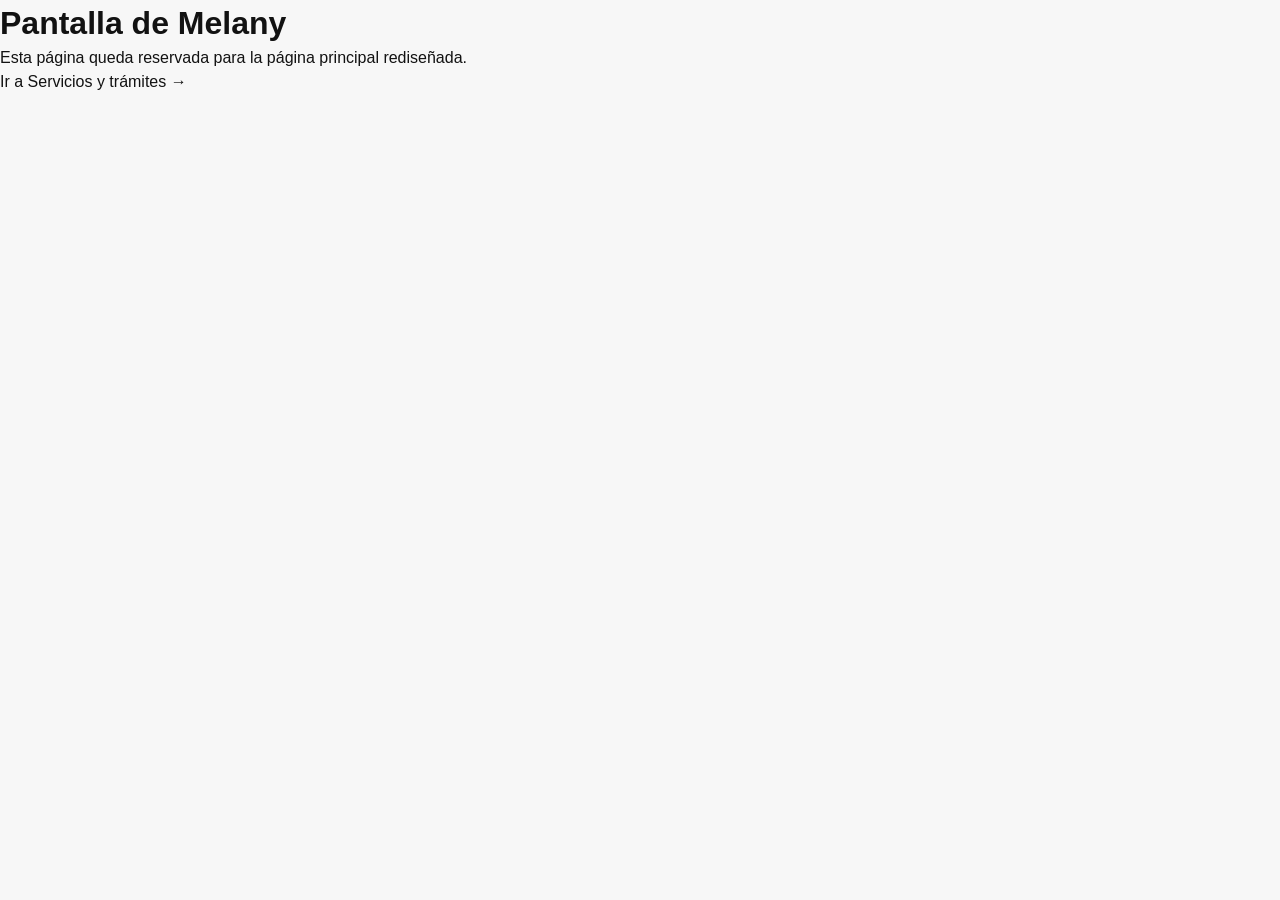
==== municipalidad-uiux/pages/index.html @ aaa361bf "servicios y css" ====
<!DOCTYPE html>
<html lang="es">
<head>
  <meta charset="UTF-8">
  <meta name="viewport" content="width=device-width, initial-scale=1.0">
  <title>Inicio | Municipalidad de Liberia</title>
  <link rel="stylesheet" href="../css/styles.css">
</head>
<body>
  <main class="placeholder">
    <h1>Pantalla de Melany</h1>
    <p>Esta página queda reservada para la página principal rediseñada.</p>
    <p><a href="servicios.html">Ir a Servicios y trámites →</a></p>
  </main>
</body>
</html>
---- municipalidad-uiux/css/styles.css ----
/* =========================================================
   DESIGN TOKENS
   ========================================================= */

:root {
    --color-black: #111111;
    --color-black-soft: #181818;

    --color-yellow: #ffd200;
    --color-yellow-dark: #e8bd00;
    --color-yellow-soft: #fff7ce;

    --color-white: #ffffff;
    --color-background: #f7f7f7;

    --color-text: #121212;
    --color-text-secondary: #454545;

    --color-border: #e1e1e1;

    --radius-sm: 10px;
    --radius-md: 16px;
    --radius-lg: 20px;

    --shadow-card:
        0 7px 18px rgba(0, 0, 0, 0.08);

    --transition: 0.22s ease;

    --container: 1180px;
}


/* =========================================================
   RESET
   ========================================================= */

* {
    box-sizing: border-box;
    margin: 0;
    padding: 0;
}

html {
    scroll-behavior: smooth;
}

body {
    font-family:
        Inter,
        "Segoe UI",
        Arial,
        sans-serif;

    background: var(--color-background);
    color: var(--color-text);
    line-height: 1.45;
}

a {
    color: inherit;
    text-decoration: none;
}

button {
    font: inherit;
}


/* =========================================================
   HEADER
   ========================================================= */

.site-header {
    background:
        linear-gradient(
            180deg,
            #121212 0%,
            #0d0d0d 100%
        );

    color: white;

    border-bottom: 3px solid var(--color-yellow);

    position: sticky;
    top: 0;
    z-index: 100;
}

.header-container {
    width: min(100% - 40px, var(--container));
    min-height: 76px;

    margin: auto;

    display: flex;
    align-items: center;
    gap: 34px;
}


/* BRAND */

.brand {
    display: flex;
    align-items: center;
    margin-right: auto;
    min-width: 250px;
}

.brand-logo {
    width: 56px;
    height: 60px;

    display: flex;
    align-items: center;
    justify-content: center;
}

.brand-logo img {
    width: 100%;
    height: 100%;
    object-fit: contain;
}

.brand-divider {
    width: 4px;
    height: 48px;

    margin: 0 16px;

    border-radius: 999px;

    background: var(--color-yellow);
}

.brand-name {
    display: flex;
    flex-direction: column;

    font-size: 21px;
    line-height: 1.02;
    font-weight: 800;
}


/* NAV */

.desktop-nav {
    display: flex;
    align-items: center;
    gap: 38px;
}

.desktop-nav a {
    position: relative;

    padding: 26px 0 22px;

    font-size: 15px;
    font-weight: 700;
}

.desktop-nav a::after {
    content: "";

    position: absolute;

    left: 50%;
    bottom: 15px;

    width: 0;
    height: 3px;

    border-radius: 99px;

    background: var(--color-yellow);

    transform: translateX(-50%);

    transition: width var(--transition);
}

.desktop-nav a:hover::after,
.desktop-nav a.active::after {
    width: 100%;
}

.desktop-nav a.active {
    color: var(--color-yellow);
}


/* ONLINE BUTTON */

.online-button {
    display: flex;
    align-items: center;
    gap: 8px;

    padding: 13px 20px;

    border-radius: 10px;

    background: var(--color-yellow);

    color: #111;

    font-size: 14px;
    font-weight: 800;

    transition:
        transform var(--transition),
        background var(--transition);
}

.online-button:hover {
    background: #ffe04b;
    transform: translateY(-2px);
}

.external-icon {
    font-size: 18px;
}


/* MOBILE BUTTON */

.menu-button {
    display: none;

    width: 42px;
    height: 42px;

    background: none;
    border: none;

    cursor: pointer;
}

.menu-button span {
    width: 25px;
    height: 2px;

    background: white;

    display: block;

    margin: 6px auto;

    border-radius: 10px;
}

.mobile-menu {
    display: none;
}


/* =========================================================
   MAIN CONTAINER
   ========================================================= */

.page-container {
    width: min(100% - 40px, var(--container));
    margin: auto;
}


/* =========================================================
   BREADCRUMBS
   ========================================================= */

.breadcrumbs {
    height: 62px;

    display: flex;
    align-items: center;
    gap: 10px;

    color: #444;

    font-size: 14px;
}

.breadcrumbs a:hover {
    color: #000;
}

.breadcrumb-home {
    display: flex;
    align-items: center;
    gap: 9px;
}

.home-dot {
    width: 10px;
    height: 10px;

    background: var(--color-yellow);

    border-radius: 3px;
}

.breadcrumb-arrow {
    color: #777;
    font-size: 20px;
}


/* =========================================================
   SERVICES
   ========================================================= */

.services-section {
    padding: 24px 0 70px;
}


/* TITLE */

.section-heading {
    text-align: center;

    margin-bottom: 36px;
}

.section-heading h1 {
    font-size: clamp(38px, 4vw, 52px);

    line-height: 1.1;

    font-weight: 850;

    letter-spacing: -1.5px;
}

.section-heading h1 span {
    color: var(--color-yellow-dark);
}

.section-heading p {
    margin-top: 13px;

    font-size: 17px;

    color: var(--color-text-secondary);
}


/* =========================================================
   CARDS GRID
   ========================================================= */

.services-grid {
    display: grid;

    grid-template-columns:
        repeat(3, minmax(0, 1fr));

    gap: 18px;
}


/* CARD */

.service-card {
    position: relative;

    min-height: 156px;

    display: grid;

    grid-template-columns:
        72px 1fr 42px;

    align-items: center;

    gap: 18px;

    padding: 24px 18px;

    border: 1px solid var(--color-border);

    border-bottom:
        5px solid var(--color-yellow);

    border-radius: var(--radius-md);

    background: var(--color-white);

    box-shadow: var(--shadow-card);

    transition:
        transform var(--transition),
        box-shadow var(--transition),
        border-color var(--transition),
        background var(--transition);
}


/* HOVER */

.service-card:hover {
    transform: translateY(-5px);

    box-shadow:
        0 14px 26px rgba(0, 0, 0, 0.12);

    border-color: var(--color-yellow);
}


/* FOCUS ACCESSIBILITY */

.service-card:focus-visible {
    outline:
        4px solid rgba(255, 210, 0, 0.45);

    outline-offset: 3px;
}


/* SELECTED */

.selected-card {
    background:
        linear-gradient(
            135deg,
            #fffdf6 0%,
            #fff4b8 100%
        );

    border:
        1.5px solid var(--color-yellow);

    border-bottom:
        5px solid var(--color-yellow);
}


/* ICON */

.service-icon {
    width: 68px;
    height: 68px;

    display: flex;
    justify-content: center;
    align-items: center;

    border: 1px solid #f0cf4a;

    border-radius: 18px;

    background:
        linear-gradient(
            135deg,
            #fff9df,
            #fff0a7
        );
}

.service-icon svg {
    width: 39px;
    height: 39px;

    fill: none;

    stroke: #111;
    stroke-width: 1.8;

    stroke-linecap: round;
    stroke-linejoin: round;
}


/* TEXT */

.service-info {
    min-width: 0;
}

.service-info h2 {
    margin-bottom: 7px;

    font-size: 21px;

    line-height: 1.12;

    font-weight: 800;
}

.service-info p {
    color: var(--color-text-secondary);

    font-size: 14px;

    line-height: 1.42;
}


/* ARROW */

.card-arrow {
    width: 38px;
    height: 38px;

    display: flex;
    justify-content: center;
    align-items: center;

    justify-self: end;

    border-radius: 50%;

    background: var(--color-yellow);

    color: #111;

    font-size: 21px;
    font-weight: 800;

    transition:
        transform var(--transition),
        background var(--transition);
}

.service-card:hover .card-arrow {
    transform: translateX(3px);

    background: #ffe24b;
}


/* =========================================================
   HELP BUTTON
   ========================================================= */

.help-button {
    position: fixed;

    right: 26px;
    bottom: 24px;

    z-index: 90;

    width: 58px;
    height: 58px;

    display: flex;
    align-items: center;
    justify-content: center;

    border: 0;

    border-radius: 50%;

    background: var(--color-yellow);

    box-shadow:
        0 8px 22px rgba(0, 0, 0, 0.2);

    cursor: pointer;

    transition:
        transform var(--transition),
        box-shadow var(--transition);
}

.help-button:hover {
    transform: translateY(-4px);

    box-shadow:
        0 12px 28px rgba(0, 0, 0, 0.25);
}

.help-button svg {
    width: 28px;
    height: 28px;

    fill: none;

    stroke: #111;
    stroke-width: 1.8;

    stroke-linecap: round;
    stroke-linejoin: round;
}


/* =========================================================
   TABLET
   ========================================================= */

@media (max-width: 1000px) {

    .desktop-nav {
        display: none;
    }

    .online-button {
        display: none;
    }

    .menu-button {
        display: block;
    }

    .header-container {
        min-height: 70px;
    }

    .mobile-menu {
        display: none;

        padding:
            8px 20px 18px;

        background: #111;
    }

    .mobile-menu.open {
        display: flex;

        flex-direction: column;
    }

    .mobile-menu a {
        padding: 13px 4px;

        border-bottom:
            1px solid rgba(255,255,255,.13);

        font-weight: 700;
    }

    .services-grid {
        grid-template-columns:
            repeat(2, minmax(0, 1fr));
    }
}


/* =========================================================
   MOBILE
   ========================================================= */

@media (max-width: 700px) {

    .page-container {
        width: min(100% - 28px, var(--container));
    }

    /* HEADER */

    .header-container {
        min-height: 64px;

        width: calc(100% - 28px);
    }

    .brand {
        min-width: 0;
    }

    .brand-logo {
        width: 42px;
        height: 44px;
    }

    .brand-divider {
        height: 38px;

        width: 3px;

        margin:
            0 10px;
    }

    .brand-name {
        font-size: 15px;
    }


    /* BREADCRUMB */

    .breadcrumbs {
        height: 52px;

        font-size: 12px;
    }


    /* MAIN */

    .services-section {
        padding:
            10px 0 92px;
    }


    .section-heading {
        text-align: left;

        margin-bottom: 25px;
    }

    .section-heading h1 {
        font-size: 31px;

        line-height: 1.03;

        letter-spacing: -0.8px;
    }

    .section-heading p {
        margin-top: 10px;

        max-width: 300px;

        font-size: 14px;
    }


    /* GRID */

    .services-grid {
        display: flex;

        flex-direction: column;

        gap: 10px;
    }


    /* CARD */

    .service-card {
        min-height: 82px;

        grid-template-columns:
            50px 1fr 28px;

        gap: 12px;

        padding: 12px 13px;

        border-radius: 12px;

        border-bottom:
            1px solid var(--color-border);

        box-shadow:
            0 3px 10px rgba(0,0,0,.07);
    }

    .selected-card {
        border:
            1.5px solid var(--color-yellow);

        background:
            linear-gradient(
                90deg,
                #fff9d8,
                #fff3a8
            );
    }


    /* ICON */

    .service-icon {
        width: 47px;
        height: 47px;

        border-radius: 11px;
    }

    .service-icon svg {
        width: 27px;
        height: 27px;
    }


    /* TEXT */

    .service-info h2 {
        margin-bottom: 3px;

        font-size: 15px;

        line-height: 1.13;
    }

    .service-info p {
        font-size: 12px;

        line-height: 1.3;

        color: #4d4d4d;
    }


    /* ARROW */

    .card-arrow {
        width: 26px;
        height: 26px;

        font-size: 16px;
    }


    /* HELP */

    .help-button {
        right: 18px;
        bottom: 18px;

        width: 50px;
        height: 50px;
    }

}


/* =========================================================
   VERY SMALL MOBILE
   ========================================================= */

@media (max-width: 390px) {

    .brand-name {
        font-size: 14px;
    }

    .section-heading h1 {
        font-size: 28px;
    }

    .service-info p {
        display: none;
    }

    .service-card {
        min-height: 70px;
    }

}
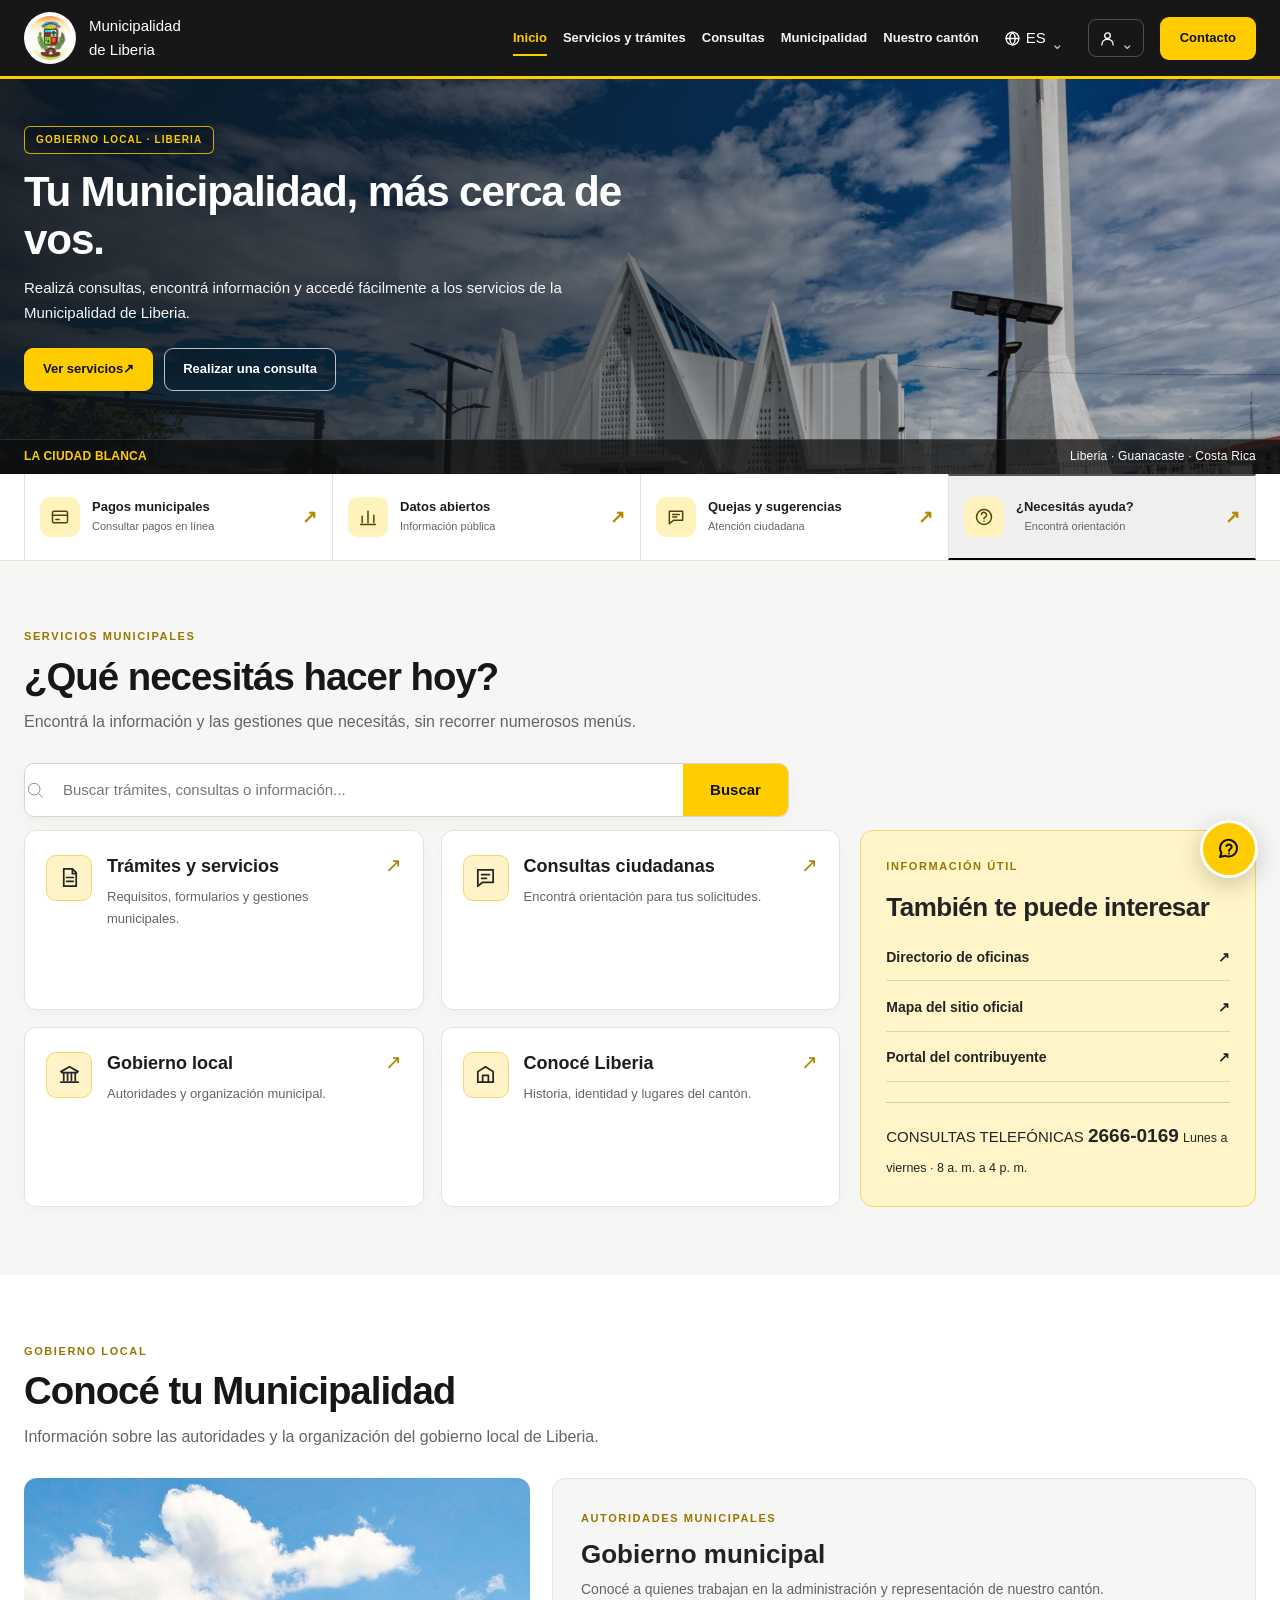
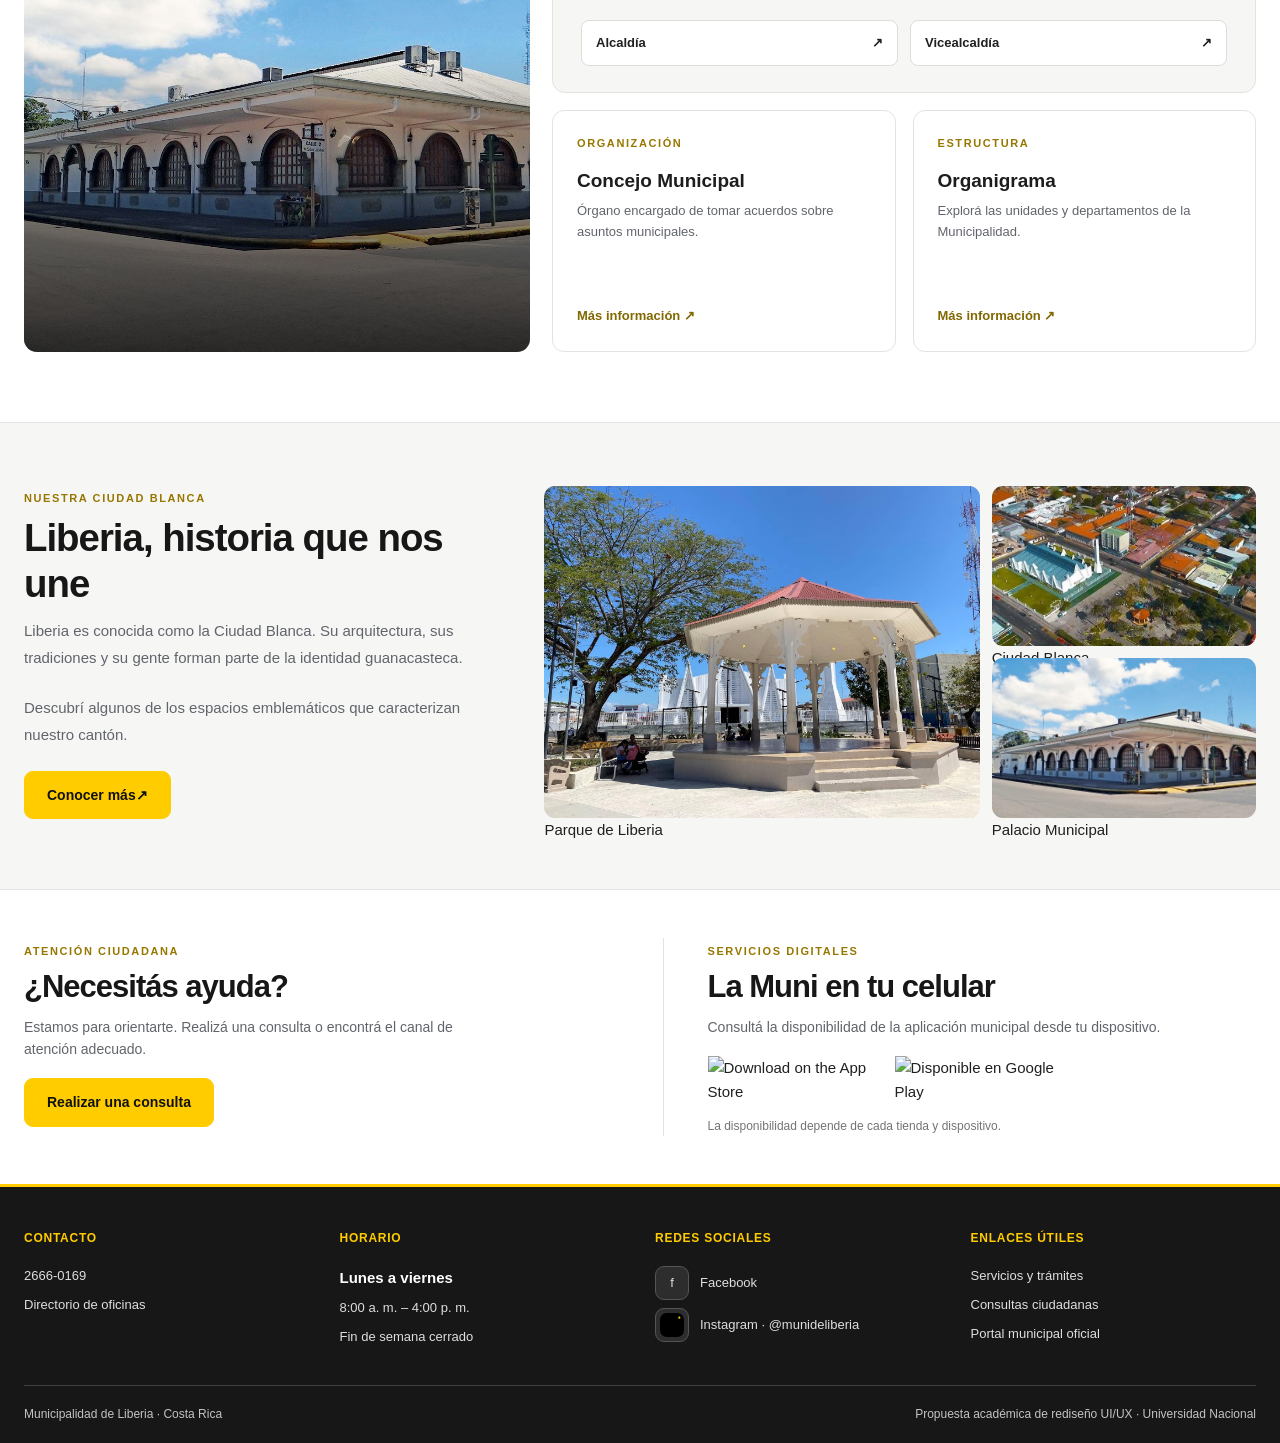
==== commit e5f1299f: "Finalizar diseño de inicio de Melany" ====
--- a/municipalidad-uiux/pages/index.html
+++ b/municipalidad-uiux/pages/index.html
@@ -1,16 +1,905 @@
+
 <!DOCTYPE html>
 <html lang="es">
 <head>
-  <meta charset="UTF-8">
-  <meta name="viewport" content="width=device-width, initial-scale=1.0">
-  <title>Inicio | Municipalidad de Liberia</title>
-  <link rel="stylesheet" href="../css/styles.css">
+    <meta charset="UTF-8">
+    <meta name="viewport" content="width=device-width, initial-scale=1.0">
+    <meta name="description" content="Propuesta académica de rediseño UI/UX del portal de la Municipalidad de Liberia.">
+    <title>Inicio | Municipalidad de Liberia</title>
+
+    <link rel="stylesheet" href="../css/styles.css">
+    <link rel="stylesheet" href="../css/inicio.css">
 </head>
-<body>
-  <main class="placeholder">
-    <h1>Pantalla de Melany</h1>
-    <p>Esta página queda reservada para la página principal rediseñada.</p>
-    <p><a href="servicios.html">Ir a Servicios y trámites →</a></p>
-  </main>
+
+<body class="pagina-inicio">
+
+<a class="inicio-saltar" href="#contenido" data-es="Saltar al contenido" data-en="Skip to content">Saltar al contenido</a>
+
+<!-- ENCABEZADO ORIGINAL CON DOS OPCIONES NUEVAS -->
+<header class="inicio-header">
+    <div class="inicio-contenedor inicio-header-interior">
+
+        <a href="index.html" class="inicio-marca">
+            <img src="../assets/img/logo-municipalidad.jpg"
+                 alt="Escudo de la Municipalidad de Liberia">
+            <span>Municipalidad<br>de Liberia</span>
+        </a>
+
+        <nav class="inicio-nav" aria-label="Navegación principal">
+            <a href="index.html" aria-current="page"
+               data-es="Inicio" data-en="Home">Inicio</a>
+
+            <a href="servicios.html"
+               data-es="Servicios y trámites" data-en="Services">Servicios y trámites</a>
+
+            <a href="consulta.html"
+               data-es="Consultas" data-en="Inquiries">Consultas</a>
+
+            <a href="#municipalidad"
+               data-es="Municipalidad" data-en="Municipality">Municipalidad</a>
+
+            <a href="#canton"
+               data-es="Nuestro cantón" data-en="Our canton">Nuestro cantón</a>
+
+            <!-- IDIOMA: NUEVO -->
+            <div class="inicio-menu-opcion">
+                <button type="button"
+                        class="inicio-control-header"
+                        id="idiomaBoton"
+                        aria-label="Seleccionar idioma"
+                        aria-haspopup="true"
+                        aria-expanded="false"
+                        aria-controls="idiomaOpciones">
+                    <svg viewBox="0 0 24 24" aria-hidden="true">
+                        <circle cx="12" cy="12" r="9"/>
+                        <path d="M3 12h18M12 3c-3 3-4 6-4 9s1 6 4 9M12 3c3 3 4 6 4 9s-1 6-4 9"/>
+                    </svg>
+                    <span id="idiomaActual">ES</span>
+                    <span class="inicio-chevron" aria-hidden="true">⌄</span>
+                </button>
+
+                <div class="inicio-desplegable"
+                     id="idiomaOpciones"
+                     hidden>
+                    <button type="button" data-lang="es">Español</button>
+                    <button type="button" data-lang="en">English</button>
+                </div>
+            </div>
+
+            <!-- ACCESO DE USUARIOS: NUEVO -->
+            <div class="inicio-menu-opcion">
+                <button type="button"
+                        class="inicio-control-header inicio-control-usuario"
+                        id="usuarioBoton"
+                        aria-label="Acceso de usuarios"
+                        aria-haspopup="true"
+                        aria-expanded="false"
+                        aria-controls="usuarioOpciones">
+                    <svg viewBox="0 0 24 24" aria-hidden="true">
+                        <circle cx="12" cy="8" r="4"/>
+                        <path d="M4 21c0-5 3.5-8 8-8s8 3 8 8"/>
+                    </svg>
+                    <span class="inicio-chevron" aria-hidden="true">⌄</span>
+                </button>
+
+                <div class="inicio-desplegable"
+                     id="usuarioOpciones"
+                     hidden>
+                    <a href="https://www.muniliberia.go.cr/muni/contribuyente"
+                       target="_blank" rel="noopener noreferrer"
+                       data-es="Iniciar sesión" data-en="Sign in">
+                        Iniciar sesión
+                    </a>
+
+                    <a href="https://www.muniliberia.go.cr/muni/registro"
+                       target="_blank" rel="noopener noreferrer"
+                       data-es="Registrarse" data-en="Register">
+                        Registrarse
+                    </a>
+                </div>
+            </div>
+
+            <a href="#contacto" class="inicio-nav-contacto"
+               data-es="Contacto" data-en="Contact">Contacto</a>
+        </nav>
+
+        <button type="button"
+                class="inicio-menu-boton"
+                id="menuBoton"
+                aria-label="Abrir menú"
+                aria-expanded="false"
+                aria-controls="menuMovil">
+            ☰
+        </button>
+    </div>
+
+    <!-- MENÚ PARA CELULAR -->
+    <nav id="menuMovil" class="inicio-menu-movil"
+         aria-label="Navegación móvil" hidden>
+
+        <a href="index.html" data-es="Inicio" data-en="Home">Inicio</a>
+        <a href="servicios.html" data-es="Servicios y trámites" data-en="Services">Servicios y trámites</a>
+        <a href="consulta.html" data-es="Consultas" data-en="Inquiries">Consultas</a>
+        <a href="#municipalidad" data-es="Municipalidad" data-en="Municipality">Municipalidad</a>
+        <a href="#canton" data-es="Nuestro cantón" data-en="Our canton">Nuestro cantón</a>
+        <a href="#contacto" data-es="Contacto" data-en="Contact">Contacto</a>
+
+        <div class="inicio-menu-movil-grupo">
+            <label for="idiomaMovil" data-es="Idioma" data-en="Language">Idioma</label>
+            <select id="idiomaMovil">
+                <option value="es">Español</option>
+                <option value="en">English</option>
+            </select>
+        </div>
+
+        <div class="inicio-menu-movil-grupo">
+            <span data-es="Acceso de usuarios" data-en="User access">Acceso de usuarios</span>
+            <a href="https://www.muniliberia.go.cr/muni/contribuyente"
+               target="_blank" rel="noopener noreferrer"
+               data-es="Iniciar sesión" data-en="Sign in">Iniciar sesión</a>
+            <a href="https://www.muniliberia.go.cr/muni/registro"
+               target="_blank" rel="noopener noreferrer"
+               data-es="Registrarse" data-en="Register">Registrarse</a>
+        </div>
+    </nav>
+</header>
+
+<main id="contenido">
+
+    <!-- PORTADA -->
+    <section class="inicio-portada" aria-labelledby="tituloInicio">
+        <div class="inicio-contenedor inicio-portada-interior">
+            <div class="inicio-portada-texto">
+
+                <span class="inicio-etiqueta-portada"
+                      data-es="GOBIERNO LOCAL · LIBERIA"
+                      data-en="LOCAL GOVERNMENT · LIBERIA">
+                    GOBIERNO LOCAL · LIBERIA
+                </span>
+
+                <h1 id="tituloInicio"
+                    data-es="Tu Municipalidad, más cerca de vos."
+                    data-en="Your Municipality, closer to you.">
+                    Tu Municipalidad, más cerca de vos.
+                </h1>
+
+                <p data-es="Realizá consultas, encontrá información y accedé fácilmente a los servicios de la Municipalidad de Liberia."
+                   data-en="Make inquiries, find information and easily access the services of the Municipality of Liberia.">
+                    Realizá consultas, encontrá información y accedé fácilmente
+                    a los servicios de la Municipalidad de Liberia.
+                </p>
+
+                <div class="inicio-portada-botones">
+                    <a href="servicios.html" class="inicio-boton-amarillo">
+                        <span data-es="Ver servicios" data-en="View services">Ver servicios</span>
+                        <span aria-hidden="true">↗</span>
+                    </a>
+
+                    <a href="consulta.html" class="inicio-boton-transparente"
+                       data-es="Realizar una consulta" data-en="Make an inquiry">
+                        Realizar una consulta
+                    </a>
+                </div>
+            </div>
+        </div>
+
+        <div class="inicio-portada-pie">
+            <div class="inicio-contenedor">
+                <span data-es="LA CIUDAD BLANCA" data-en="THE WHITE CITY">LA CIUDAD BLANCA</span>
+                <span>Liberia · Guanacaste · Costa Rica</span>
+            </div>
+        </div>
+    </section>
+
+    <!-- ACCESOS PRIORITARIOS -->
+    <section class="inicio-prioridades" aria-label="Servicios prioritarios">
+        <div class="inicio-contenedor inicio-prioridades-grid">
+
+            <a class="inicio-prioridad"
+               href="https://www.muniliberia.go.cr/muni/Buy/openBuy"
+               target="_blank" rel="noopener noreferrer">
+                <span class="inicio-prioridad-icono" aria-hidden="true">
+                    <svg viewBox="0 0 24 24">
+                        <rect x="3" y="5" width="18" height="14" rx="2"/>
+                        <path d="M3 10h18M7 15h4"/>
+                    </svg>
+                </span>
+                <span class="inicio-prioridad-texto">
+                    <strong data-es="Pagos municipales" data-en="Municipal payments">Pagos municipales</strong>
+                    <small data-es="Consultar pagos en línea" data-en="Online payments">Consultar pagos en línea</small>
+                </span>
+                <span class="inicio-prioridad-flecha" aria-hidden="true">↗</span>
+            </a>
+
+            <a class="inicio-prioridad"
+               href="https://www.muniliberia.go.cr/muni/openData/ingress"
+               target="_blank" rel="noopener noreferrer">
+                <span class="inicio-prioridad-icono" aria-hidden="true">
+                    <svg viewBox="0 0 24 24">
+                        <path d="M5 19V11M12 19V5M19 19v-9"/>
+                        <path d="M3 21h18"/>
+                    </svg>
+                </span>
+                <span class="inicio-prioridad-texto">
+                    <strong data-es="Datos abiertos" data-en="Open data">Datos abiertos</strong>
+                    <small data-es="Información pública" data-en="Public information">Información pública</small>
+                </span>
+                <span class="inicio-prioridad-flecha" aria-hidden="true">↗</span>
+            </a>
+
+            <a class="inicio-prioridad" href="consulta.html">
+                <span class="inicio-prioridad-icono" aria-hidden="true">
+                    <svg viewBox="0 0 24 24">
+                        <path d="M4 5h16v11H9l-5 4V5Z"/>
+                        <path d="M8 9h8M8 12h5"/>
+                    </svg>
+                </span>
+                <span class="inicio-prioridad-texto">
+                    <strong data-es="Quejas y sugerencias" data-en="Feedback and complaints">Quejas y sugerencias</strong>
+                    <small data-es="Atención ciudadana" data-en="Citizen assistance">Atención ciudadana</small>
+                </span>
+                <span class="inicio-prioridad-flecha" aria-hidden="true">↗</span>
+            </a>
+
+            <button type="button" class="inicio-prioridad" id="abrirAyudaBarra">
+                <span class="inicio-prioridad-icono" aria-hidden="true">
+                    <svg viewBox="0 0 24 24">
+                        <circle cx="12" cy="12" r="9"/>
+                        <path d="M9 9a3 3 0 0 1 6 1c0 2-3 2-3 4"/>
+                        <path d="M12 17h.01"/>
+                    </svg>
+                </span>
+                <span class="inicio-prioridad-texto">
+                    <strong data-es="¿Necesitás ayuda?" data-en="Need help?">¿Necesitás ayuda?</strong>
+                    <small data-es="Encontrá orientación" data-en="Find assistance">Encontrá orientación</small>
+                </span>
+                <span class="inicio-prioridad-flecha" aria-hidden="true">↗</span>
+            </button>
+        </div>
+    </section>
+
+    <!-- SERVICIOS -->
+    <section class="inicio-servicios" id="servicios">
+        <div class="inicio-contenedor">
+
+            <div class="inicio-titulo-seccion">
+                <span class="inicio-etiqueta" data-es="SERVICIOS MUNICIPALES" data-en="MUNICIPAL SERVICES">SERVICIOS MUNICIPALES</span>
+                <h2 data-es="¿Qué necesitás hacer hoy?" data-en="What would you like to do today?">¿Qué necesitás hacer hoy?</h2>
+                <p data-es="Encontrá la información y las gestiones que necesitás, sin recorrer numerosos menús."
+                   data-en="Find the information and services you need without navigating multiple menus.">
+                    Encontrá la información y las gestiones que necesitás,
+                    sin recorrer numerosos menús.
+                </p>
+            </div>
+
+            <form class="inicio-buscador" id="formBuscar" role="search">
+                <label for="buscarServicios" class="inicio-oculto"
+                       data-es="Buscar servicios" data-en="Search services">
+                    Buscar servicios
+                </label>
+                <svg viewBox="0 0 24 24" aria-hidden="true">
+                    <circle cx="11" cy="11" r="7"/>
+                    <path d="m16 16 5 5"/>
+                </svg>
+                <input id="buscarServicios"
+                       type="search"
+                       autocomplete="off"
+                       placeholder="Buscar trámites, consultas o información..."
+                       data-placeholder-es="Buscar trámites, consultas o información..."
+                       data-placeholder-en="Search services, inquiries or information...">
+                <button type="submit" data-es="Buscar" data-en="Search">Buscar</button>
+            </form>
+
+            <p id="resultadoBusqueda" class="inicio-resultado"
+               role="status" aria-live="polite" hidden></p>
+
+            <div class="inicio-servicios-distribucion">
+                <div class="inicio-tarjetas">
+
+                    <a class="inicio-tarjeta" href="servicios.html"
+                       data-busqueda="tramites servicios impuestos permisos formularios patentes payments services forms">
+                        <span class="inicio-tarjeta-icono" aria-hidden="true">
+                            <svg viewBox="0 0 24 24">
+                                <path d="M6 3h9l4 4v14H6V3Z"/>
+                                <path d="M15 3v5h4M9 12h7M9 16h7"/>
+                            </svg>
+                        </span>
+                        <span class="inicio-tarjeta-contenido">
+                            <strong data-es="Trámites y servicios" data-en="Services and procedures">Trámites y servicios</strong>
+                            <small data-es="Requisitos, formularios y gestiones municipales."
+                                   data-en="Requirements, forms and municipal procedures.">
+                                Requisitos, formularios y gestiones municipales.
+                            </small>
+                        </span>
+                        <span class="inicio-tarjeta-flecha" aria-hidden="true">↗</span>
+                    </a>
+
+                    <a class="inicio-tarjeta" href="consulta.html"
+                       data-busqueda="consultas dudas preguntas solicitudes inquiries questions">
+                        <span class="inicio-tarjeta-icono" aria-hidden="true">
+                            <svg viewBox="0 0 24 24">
+                                <path d="M4 4h16v13H9l-5 4V4Z"/>
+                                <path d="M8 9h8M8 13h5"/>
+                            </svg>
+                        </span>
+                        <span class="inicio-tarjeta-contenido">
+                            <strong data-es="Consultas ciudadanas" data-en="Citizen inquiries">Consultas ciudadanas</strong>
+                            <small data-es="Encontrá orientación para tus solicitudes."
+                                   data-en="Find guidance for your requests.">
+                                Encontrá orientación para tus solicitudes.
+                            </small>
+                        </span>
+                        <span class="inicio-tarjeta-flecha" aria-hidden="true">↗</span>
+                    </a>
+
+                    <a class="inicio-tarjeta" href="#municipalidad"
+                       data-busqueda="municipalidad alcaldia concejo autoridades gobierno municipality government">
+                        <span class="inicio-tarjeta-icono" aria-hidden="true">
+                            <svg viewBox="0 0 24 24">
+                                <path d="m3 9 9-5 9 5M4 10h16M6 10v8M10 10v8M14 10v8M18 10v8M3 20h18"/>
+                            </svg>
+                        </span>
+                        <span class="inicio-tarjeta-contenido">
+                            <strong data-es="Gobierno local" data-en="Local government">Gobierno local</strong>
+                            <small data-es="Autoridades y organización municipal."
+                                   data-en="Municipal authorities and organization.">
+                                Autoridades y organización municipal.
+                            </small>
+                        </span>
+                        <span class="inicio-tarjeta-flecha" aria-hidden="true">↗</span>
+                    </a>
+
+                    <a class="inicio-tarjeta" href="#canton"
+                       data-busqueda="liberia canton historia parques cultura tourism history">
+                        <span class="inicio-tarjeta-icono" aria-hidden="true">
+                            <svg viewBox="0 0 24 24">
+                                <path d="M4 20V9l8-5 8 5v11H4Z"/>
+                                <path d="M9 20v-7h6v7"/>
+                            </svg>
+                        </span>
+                        <span class="inicio-tarjeta-contenido">
+                            <strong data-es="Conocé Liberia" data-en="Discover Liberia">Conocé Liberia</strong>
+                            <small data-es="Historia, identidad y lugares del cantón."
+                                   data-en="History, identity and local landmarks.">
+                                Historia, identidad y lugares del cantón.
+                            </small>
+                        </span>
+                        <span class="inicio-tarjeta-flecha" aria-hidden="true">↗</span>
+                    </a>
+                </div>
+
+                <aside class="inicio-informacion-util">
+                    <span class="inicio-etiqueta" data-es="INFORMACIÓN ÚTIL" data-en="USEFUL INFORMATION">INFORMACIÓN ÚTIL</span>
+                    <h3 data-es="También te puede interesar" data-en="You may also find useful">También te puede interesar</h3>
+
+                    <a href="https://www.muniliberia.go.cr/muni/contactos"
+                       target="_blank" rel="noopener noreferrer">
+                        <span data-es="Directorio de oficinas" data-en="Office directory">Directorio de oficinas</span>
+                        <span aria-hidden="true">↗</span>
+                    </a>
+
+                    <a href="https://www.muniliberia.go.cr/muni/mapa"
+                       target="_blank" rel="noopener noreferrer">
+                        <span data-es="Mapa del sitio oficial" data-en="Official sitemap">Mapa del sitio oficial</span>
+                        <span aria-hidden="true">↗</span>
+                    </a>
+
+                    <a href="https://www.muniliberia.go.cr/muni/contribuyente"
+                       target="_blank" rel="noopener noreferrer">
+                        <span data-es="Portal del contribuyente" data-en="Taxpayer portal">Portal del contribuyente</span>
+                        <span aria-hidden="true">↗</span>
+                    </a>
+
+                    <div class="inicio-informacion-telefono">
+                        <span data-es="CONSULTAS TELEFÓNICAS" data-en="PHONE INQUIRIES">CONSULTAS TELEFÓNICAS</span>
+                        <a href="tel:+50626660169">2666-0169</a>
+                        <small data-es="Lunes a viernes · 8 a. m. a 4 p. m."
+                               data-en="Monday to Friday · 8 a.m. to 4 p.m.">
+                            Lunes a viernes · 8 a. m. a 4 p. m.
+                        </small>
+                    </div>
+                </aside>
+            </div>
+        </div>
+    </section>
+
+    <!-- MUNICIPALIDAD -->
+    <section class="inicio-municipalidad" id="municipalidad">
+        <div class="inicio-contenedor">
+
+            <div class="inicio-titulo-seccion">
+                <span class="inicio-etiqueta" data-es="GOBIERNO LOCAL" data-en="LOCAL GOVERNMENT">GOBIERNO LOCAL</span>
+                <h2 data-es="Conocé tu Municipalidad" data-en="Get to know your Municipality">Conocé tu Municipalidad</h2>
+                <p data-es="Información sobre las autoridades y la organización del gobierno local de Liberia."
+                   data-en="Information about the authorities and organization of Liberia's local government.">
+                    Información sobre las autoridades y la organización del gobierno local de Liberia.
+                </p>
+            </div>
+
+            <div class="inicio-municipalidad-grid">
+                <figure class="inicio-palacio">
+                    <img src="../assets/img/palacio-municipal.jpg"
+                         alt="Fachada del Palacio Municipal de Liberia"
+                         loading="lazy">
+                    <figcaption>
+                        <span data-es="UN LUGAR DE NUESTRA HISTORIA" data-en="PART OF OUR HISTORY">UN LUGAR DE NUESTRA HISTORIA</span>
+                        <strong data-es="Palacio Municipal de Liberia" data-en="Liberia Municipal Palace">Palacio Municipal de Liberia</strong>
+                    </figcaption>
+                </figure>
+
+                <div class="inicio-municipalidad-derecha">
+                    <div class="inicio-autoridades">
+                        <span class="inicio-etiqueta" data-es="AUTORIDADES MUNICIPALES" data-en="MUNICIPAL AUTHORITIES">AUTORIDADES MUNICIPALES</span>
+                        <h3 data-es="Gobierno municipal" data-en="Municipal government">Gobierno municipal</h3>
+                        <p data-es="Conocé a quienes trabajan en la administración y representación de nuestro cantón."
+                           data-en="Learn about those who administer and represent our canton.">
+                            Conocé a quienes trabajan en la administración y representación de nuestro cantón.
+                        </p>
+
+                        <div class="inicio-autoridades-enlaces">
+                            <a href="https://www.muniliberia.go.cr/muni/contactos"
+                               target="_blank" rel="noopener noreferrer">
+                                <span data-es="Alcaldía" data-en="Mayor's Office">Alcaldía</span>
+                                <span aria-hidden="true">↗</span>
+                            </a>
+                            <a href="https://www.muniliberia.go.cr/muni/contactos"
+                               target="_blank" rel="noopener noreferrer">
+                                <span data-es="Vicealcaldía" data-en="Deputy Mayor's Office">Vicealcaldía</span>
+                                <span aria-hidden="true">↗</span>
+                            </a>
+                        </div>
+                    </div>
+
+                    <div class="inicio-municipalidad-mini">
+                        <article>
+                            <span class="inicio-etiqueta" data-es="ORGANIZACIÓN" data-en="ORGANIZATION">ORGANIZACIÓN</span>
+                            <h3 data-es="Concejo Municipal" data-en="Municipal Council">Concejo Municipal</h3>
+                            <p data-es="Órgano encargado de tomar acuerdos sobre asuntos municipales."
+                               data-en="The body responsible for making decisions on municipal matters.">
+                                Órgano encargado de tomar acuerdos sobre asuntos municipales.
+                            </p>
+                            <a href="https://www.muniliberia.go.cr/muni/"
+                               target="_blank" rel="noopener noreferrer"
+                               data-es="Más información ↗" data-en="Learn more ↗">Más información ↗</a>
+                        </article>
+
+                        <article>
+                            <span class="inicio-etiqueta" data-es="ESTRUCTURA" data-en="STRUCTURE">ESTRUCTURA</span>
+                            <h3 data-es="Organigrama" data-en="Organizational chart">Organigrama</h3>
+                            <p data-es="Explorá las unidades y departamentos de la Municipalidad."
+                               data-en="Explore the Municipality's departments and offices.">
+                                Explorá las unidades y departamentos de la Municipalidad.
+                            </p>
+                            <a href="https://www.muniliberia.go.cr/muni/"
+                               target="_blank" rel="noopener noreferrer"
+                               data-es="Más información ↗" data-en="Learn more ↗">Más información ↗</a>
+                        </article>
+                    </div>
+                </div>
+            </div>
+        </div>
+    </section>
+
+    <!-- CANTÓN -->
+    <section class="inicio-canton" id="canton">
+        <div class="inicio-contenedor inicio-canton-grid">
+
+            <div class="inicio-canton-texto">
+                <span class="inicio-etiqueta" data-es="NUESTRA CIUDAD BLANCA" data-en="OUR WHITE CITY">NUESTRA CIUDAD BLANCA</span>
+                <h2 data-es="Liberia, historia que nos une" data-en="Liberia, a history that brings us together">Liberia, historia que nos une</h2>
+
+                <p data-es="Liberia es conocida como la Ciudad Blanca. Su arquitectura, sus tradiciones y su gente forman parte de la identidad guanacasteca."
+                   data-en="Known as the White City, Liberia's architecture, traditions and people are part of Guanacaste's identity.">
+                    Liberia es conocida como la Ciudad Blanca.
+                    Su arquitectura, sus tradiciones y su gente
+                    forman parte de la identidad guanacasteca.
+                </p>
+
+                <p data-es="Descubrí algunos de los espacios emblemáticos que caracterizan nuestro cantón."
+                   data-en="Discover some of the landmarks that make our canton special.">
+                    Descubrí algunos de los espacios emblemáticos
+                    que caracterizan nuestro cantón.
+                </p>
+
+                <a href="https://www.muniliberia.go.cr/muni/"
+                   class="inicio-boton-amarillo"
+                   target="_blank" rel="noopener noreferrer">
+                    <span data-es="Conocer más" data-en="Learn more">Conocer más</span>
+                    <span aria-hidden="true">↗</span>
+                </a>
+            </div>
+
+            <div class="inicio-galeria">
+                <figure class="inicio-foto-principal">
+                    <img src="../assets/img/parque-liberia.jpg"
+                         alt="Parque central de Liberia" loading="lazy">
+                    <figcaption data-es="Parque de Liberia" data-en="Liberia Park">Parque de Liberia</figcaption>
+                </figure>
+
+                <figure>
+                    <img src="../assets/img/liberia-aerea.png"
+                         alt="Vista aérea de Liberia" loading="lazy">
+                    <figcaption data-es="Ciudad Blanca" data-en="White City">Ciudad Blanca</figcaption>
+                </figure>
+
+                <figure>
+                    <img src="../assets/img/palacio-municipal.jpg"
+                         alt="Palacio Municipal" loading="lazy">
+                    <figcaption data-es="Palacio Municipal" data-en="Municipal Palace">Palacio Municipal</figcaption>
+                </figure>
+            </div>
+        </div>
+    </section>
+
+    <!-- ATENCIÓN Y APLICACIONES -->
+    <section class="inicio-atencion" id="contacto">
+        <div class="inicio-contenedor inicio-atencion-grid">
+
+            <div class="inicio-atencion-bloque">
+                <span class="inicio-etiqueta" data-es="ATENCIÓN CIUDADANA" data-en="CITIZEN ASSISTANCE">ATENCIÓN CIUDADANA</span>
+                <h2 data-es="¿Necesitás ayuda?" data-en="Need help?">¿Necesitás ayuda?</h2>
+                <p data-es="Estamos para orientarte. Realizá una consulta o encontrá el canal de atención adecuado."
+                   data-en="We're here to guide you. Make an inquiry or find the right contact channel.">
+                    Estamos para orientarte. Realizá una consulta o encontrá
+                    el canal de atención adecuado.
+                </p>
+                <a href="consulta.html" class="inicio-boton-amarillo"
+                   data-es="Realizar una consulta" data-en="Make an inquiry">
+                    Realizar una consulta
+                </a>
+            </div>
+
+            <div class="inicio-atencion-bloque inicio-atencion-aplicaciones">
+                <span class="inicio-etiqueta" data-es="SERVICIOS DIGITALES" data-en="DIGITAL SERVICES">SERVICIOS DIGITALES</span>
+                <h2 data-es="La Muni en tu celular" data-en="The Municipality on your phone">La Muni en tu celular</h2>
+                <p data-es="Consultá la disponibilidad de la aplicación municipal desde tu dispositivo."
+                   data-en="Check the availability of the municipal app on your device.">
+                    Consultá la disponibilidad de la aplicación municipal desde tu dispositivo.
+                </p>
+
+                <div class="inicio-tiendas">
+                    <a href="https://apps.apple.com/cr/app/id1332031566"
+                       target="_blank" rel="noopener noreferrer"
+                       aria-label="Consultar aplicación en App Store">
+                        <img src="https://developer.apple.com/assets/elements/badges/download-on-the-app-store.svg"
+                             alt="Download on the App Store" loading="lazy">
+                    </a>
+
+                    <a href="https://play.google.com/store/apps/details?id=com.novaq.www.muniliberia17"
+                       target="_blank" rel="noopener noreferrer"
+                       aria-label="Consultar aplicación en Google Play">
+                        <img src="https://play.google.com/intl/en_us/badges/static/images/badges/es_badge_web_generic.png"
+                             alt="Disponible en Google Play" loading="lazy">
+                    </a>
+                </div>
+
+                <small class="inicio-nota-app"
+                       data-es="La disponibilidad depende de cada tienda y dispositivo."
+                       data-en="Availability depends on your device and app store.">
+                    La disponibilidad depende de cada tienda y dispositivo.
+                </small>
+            </div>
+        </div>
+    </section>
+</main>
+
+<!-- PIE DE PÁGINA -->
+<footer class="inicio-footer">
+    <div class="inicio-contenedor">
+        <div class="inicio-footer-grid">
+
+            <div class="inicio-footer-columna">
+                <h3 data-es="Contacto" data-en="Contact">Contacto</h3>
+                <a href="tel:+50626660169" class="inicio-footer-destacado">2666-0169</a>
+                <a href="https://www.muniliberia.go.cr/muni/contactos"
+                   target="_blank" rel="noopener noreferrer"
+                   data-es="Directorio de oficinas" data-en="Office directory">
+                    Directorio de oficinas
+                </a>
+            </div>
+
+            <div class="inicio-footer-columna">
+                <h3 data-es="Horario" data-en="Hours">Horario</h3>
+                <strong data-es="Lunes a viernes" data-en="Monday to Friday">Lunes a viernes</strong>
+                <span>8:00 a. m. – 4:00 p. m.</span>
+                <span data-es="Fin de semana cerrado" data-en="Closed on weekends">Fin de semana cerrado</span>
+            </div>
+
+            <div class="inicio-footer-columna">
+                <h3 data-es="Redes sociales" data-en="Social media">Redes sociales</h3>
+                <a href="https://www.facebook.com/Municipalidad-de-Liberia-Oficial-1413777415612403"
+                   target="_blank" rel="noopener noreferrer">
+                    <span class="inicio-red-icono" aria-hidden="true">f</span>
+                    Facebook
+                </a>
+                <a href="https://www.instagram.com/munideliberia"
+                   target="_blank" rel="noopener noreferrer">
+                    <svg class="inicio-instagram-icono" viewBox="0 0 24 24"
+                         aria-hidden="true">
+                        <rect x="3" y="3" width="18" height="18" rx="5"/>
+                        <circle cx="12" cy="12" r="4"/>
+                        <circle cx="17.5" cy="6.5" r="0.8" fill="currentColor" stroke="none"/>
+                    </svg>
+                    Instagram · @munideliberia
+                </a>
+            </div>
+
+            <div class="inicio-footer-columna">
+                <h3 data-es="Enlaces útiles" data-en="Useful links">Enlaces útiles</h3>
+                <a href="servicios.html" data-es="Servicios y trámites" data-en="Services">Servicios y trámites</a>
+                <a href="consulta.html" data-es="Consultas ciudadanas" data-en="Citizen inquiries">Consultas ciudadanas</a>
+                <a href="https://www.muniliberia.go.cr/muni/"
+                   target="_blank" rel="noopener noreferrer"
+                   data-es="Portal municipal oficial" data-en="Official municipal portal">
+                    Portal municipal oficial
+                </a>
+            </div>
+        </div>
+
+        <div class="inicio-footer-final">
+            <span>Municipalidad de Liberia · Costa Rica</span>
+            <span data-es="Propuesta académica de rediseño UI/UX · Universidad Nacional"
+                  data-en="Academic UI/UX redesign proposal · National University">
+                Propuesta académica de rediseño UI/UX · Universidad Nacional
+            </span>
+        </div>
+    </div>
+</footer>
+
+<!-- AYUDA FLOTANTE -->
+<div class="inicio-ayuda-flotante">
+
+    <section class="inicio-ayuda-panel"
+             id="panelAyuda"
+             aria-labelledby="tituloAyuda"
+             hidden>
+        <div class="inicio-ayuda-encabezado">
+            <div>
+                <span data-es="ATENCIÓN CIUDADANA" data-en="CITIZEN ASSISTANCE">ATENCIÓN CIUDADANA</span>
+                <h2 id="tituloAyuda" data-es="¿Cómo podemos ayudarte?" data-en="How can we help?">
+                    ¿Cómo podemos ayudarte?
+                </h2>
+            </div>
+            <button type="button" id="cerrarAyuda"
+                    class="inicio-ayuda-cerrar"
+                    aria-label="Cerrar ayuda">×</button>
+        </div>
+
+        <p data-es="Seleccioná la opción que necesitás."
+           data-en="Choose the option you need.">
+            Seleccioná la opción que necesitás.
+        </p>
+
+        <nav class="inicio-ayuda-opciones" aria-label="Opciones de ayuda">
+            <a href="consulta.html">
+                <span data-es="Realizar una consulta" data-en="Make an inquiry">Realizar una consulta</span>
+                <span aria-hidden="true">→</span>
+            </a>
+            <a href="servicios.html">
+                <span data-es="Consultar trámites" data-en="View procedures">Consultar trámites</span>
+                <span aria-hidden="true">→</span>
+            </a>
+            <a href="https://www.muniliberia.go.cr/muni/contactos"
+               target="_blank" rel="noopener noreferrer">
+                <span data-es="Contactar una oficina" data-en="Contact an office">Contactar una oficina</span>
+                <span aria-hidden="true">↗</span>
+            </a>
+            <a href="#contacto">
+                <span data-es="Información de contacto" data-en="Contact information">Información de contacto</span>
+                <span aria-hidden="true">→</span>
+            </a>
+        </nav>
+    </section>
+
+    <button type="button"
+            class="inicio-ayuda-boton"
+            id="botonAyuda"
+            aria-label="Abrir ayuda"
+            aria-expanded="false"
+            aria-controls="panelAyuda">
+        <svg viewBox="0 0 24 24" width="25" height="25"
+             fill="none" stroke="currentColor"
+             stroke-width="1.9" stroke-linecap="round"
+             stroke-linejoin="round" aria-hidden="true">
+            <path d="M20 11.5a8 8 0 0 1-8.5 8A8.5 8.5 0 0 1 8 18.7L3 20l1.4-4A8.5 8.5 0 1 1 20 11.5Z"/>
+            <path d="M9.4 9a2.8 2.8 0 0 1 5.3 1.1c0 1.7-2.7 2.1-2.7 3.8"/>
+            <path d="M12 16.6h.01"/>
+        </svg>
+    </button>
+</div>
+
+<script>
+    // MENÚ MÓVIL
+    const menuBoton = document.getElementById("menuBoton");
+    const menuMovil = document.getElementById("menuMovil");
+
+    menuBoton.addEventListener("click", () => {
+        const abierto = menuBoton.getAttribute("aria-expanded") === "true";
+        menuBoton.setAttribute("aria-expanded", String(!abierto));
+        menuBoton.setAttribute("aria-label", abierto ? "Abrir menú" : "Cerrar menú");
+        menuMovil.hidden = abierto;
+    });
+
+    menuMovil.querySelectorAll("a").forEach(enlace => {
+        enlace.addEventListener("click", () => {
+            menuMovil.hidden = true;
+            menuBoton.setAttribute("aria-expanded", "false");
+            menuBoton.setAttribute("aria-label", "Abrir menú");
+        });
+    });
+
+    // MENÚS DESPLEGABLES DEL ENCABEZADO
+    const idiomaBoton = document.getElementById("idiomaBoton");
+    const idiomaOpciones = document.getElementById("idiomaOpciones");
+    const usuarioBoton = document.getElementById("usuarioBoton");
+    const usuarioOpciones = document.getElementById("usuarioOpciones");
+
+    function cerrarDesplegables() {
+        idiomaOpciones.hidden = true;
+        usuarioOpciones.hidden = true;
+        idiomaBoton.setAttribute("aria-expanded", "false");
+        usuarioBoton.setAttribute("aria-expanded", "false");
+    }
+
+    idiomaBoton.addEventListener("click", evento => {
+        evento.stopPropagation();
+        const abrir = idiomaOpciones.hidden;
+        cerrarDesplegables();
+        idiomaOpciones.hidden = !abrir;
+        idiomaBoton.setAttribute("aria-expanded", String(abrir));
+    });
+
+    usuarioBoton.addEventListener("click", evento => {
+        evento.stopPropagation();
+        const abrir = usuarioOpciones.hidden;
+        cerrarDesplegables();
+        usuarioOpciones.hidden = !abrir;
+        usuarioBoton.setAttribute("aria-expanded", String(abrir));
+    });
+
+    document.addEventListener("click", evento => {
+        if (!evento.target.closest(".inicio-menu-opcion")) {
+            cerrarDesplegables();
+        }
+    });
+
+    // CAMBIO DE IDIOMA EN LA PÁGINA DE INICIO
+    const idiomaActual = document.getElementById("idiomaActual");
+    const idiomaMovil = document.getElementById("idiomaMovil");
+
+    function cambiarIdioma(idioma) {
+        const idiomaValido = idioma === "en" ? "en" : "es";
+        document.documentElement.lang = idiomaValido;
+
+        document.querySelectorAll("[data-es][data-en]").forEach(elemento => {
+            elemento.textContent = elemento.dataset[idiomaValido];
+        });
+
+        document.querySelectorAll("[data-placeholder-es][data-placeholder-en]")
+            .forEach(elemento => {
+                elemento.placeholder = idiomaValido === "en"
+                    ? elemento.dataset.placeholderEn
+                    : elemento.dataset.placeholderEs;
+            });
+
+        idiomaActual.textContent = idiomaValido.toUpperCase();
+        idiomaMovil.value = idiomaValido;
+        document.title = idiomaValido === "en"
+            ? "Home | Municipality of Liberia"
+            : "Inicio | Municipalidad de Liberia";
+
+        try {
+            localStorage.setItem("inicioIdioma", idiomaValido);
+        } catch (error) {
+            // El idioma sigue funcionando aunque el navegador bloquee el almacenamiento.
+        }
+
+        cerrarDesplegables();
+        filtrarTarjetas();
+    }
+
+    document.querySelectorAll("[data-lang]").forEach(boton => {
+        boton.addEventListener("click", () => {
+            cambiarIdioma(boton.dataset.lang);
+        });
+    });
+
+    idiomaMovil.addEventListener("change", evento => {
+        cambiarIdioma(evento.target.value);
+    });
+
+    // BUSCADOR
+    const formBuscar = document.getElementById("formBuscar");
+    const buscarServicios = document.getElementById("buscarServicios");
+    const resultadoBusqueda = document.getElementById("resultadoBusqueda");
+    const tarjetas = document.querySelectorAll(".inicio-tarjeta");
+
+    function filtrarTarjetas() {
+        const texto = buscarServicios.value.toLocaleLowerCase().trim();
+        const idioma = document.documentElement.lang;
+        let total = 0;
+
+        tarjetas.forEach(tarjeta => {
+            const contenido = (
+                tarjeta.textContent + " " + tarjeta.dataset.busqueda
+            ).toLocaleLowerCase();
+
+            const visible = contenido.includes(texto);
+            tarjeta.hidden = !visible;
+            if (visible) total++;
+        });
+
+        resultadoBusqueda.hidden = !texto;
+
+        if (texto) {
+            resultadoBusqueda.textContent = idioma === "en"
+                ? (total ? `${total} result(s) found.` : "No results found. Try another word.")
+                : (total ? `${total} resultado(s) encontrado(s).` : "No encontramos coincidencias. Probá con otra palabra.");
+        }
+    }
+
+    formBuscar.addEventListener("submit", evento => {
+        evento.preventDefault();
+        filtrarTarjetas();
+    });
+
+    buscarServicios.addEventListener("input", filtrarTarjetas);
+
+    // AYUDA FLOTANTE
+    const botonAyuda = document.getElementById("botonAyuda");
+    const panelAyuda = document.getElementById("panelAyuda");
+    const cerrarAyuda = document.getElementById("cerrarAyuda");
+    const abrirAyudaBarra = document.getElementById("abrirAyudaBarra");
+    const contenedorAyuda = document.querySelector(".inicio-ayuda-flotante");
+
+    function mostrarAyuda(abierto) {
+        panelAyuda.hidden = !abierto;
+        botonAyuda.setAttribute("aria-expanded", String(abierto));
+        botonAyuda.setAttribute(
+            "aria-label",
+            abierto ? "Cerrar ayuda" : "Abrir ayuda"
+        );
+        if (abierto) cerrarAyuda.focus();
+    }
+
+    botonAyuda.addEventListener("click", () => {
+        mostrarAyuda(panelAyuda.hidden);
+    });
+
+    abrirAyudaBarra.addEventListener("click", () => {
+        mostrarAyuda(true);
+    });
+
+    cerrarAyuda.addEventListener("click", () => {
+        mostrarAyuda(false);
+        botonAyuda.focus();
+    });
+
+    document.addEventListener("keydown", evento => {
+        if (evento.key === "Escape") {
+            cerrarDesplegables();
+            mostrarAyuda(false);
+            menuMovil.hidden = true;
+            menuBoton.setAttribute("aria-expanded", "false");
+        }
+    });
+
+    document.addEventListener("click", evento => {
+        if (!contenedorAyuda.contains(evento.target) &&
+            !abrirAyudaBarra.contains(evento.target)) {
+            mostrarAyuda(false);
+        }
+    });
+
+    // RESTAURAR IDIOMA ELEGIDO
+    let idiomaGuardado = "es";
+    try {
+        idiomaGuardado = localStorage.getItem("inicioIdioma") || "es";
+    } catch (error) {
+        idiomaGuardado = "es";
+    }
+    cambiarIdioma(idiomaGuardado);
+</script>
+
 </body>
 </html>
--- a/municipalidad-uiux/css/styles.css
+++ b/municipalidad-uiux/css/styles.css
@@ -847,4 +847,362 @@
         min-height: 70px;
     }
 
+}
+/* =========================================================
+   SATISFACTION SURVEY
+   ========================================================= */
+
+.satisfaction-section {
+    width: min(100% - 40px, var(--container));
+    margin: 0 auto 60px;
+}
+
+.satisfaction-card {
+    display: grid;
+    grid-template-columns: 1.2fr 1fr;
+    gap: 40px;
+    align-items: center;
+
+    padding: 30px 34px;
+
+    background: var(--color-white);
+
+    border-radius: var(--radius-lg);
+
+    border: 1px solid var(--color-border);
+
+    box-shadow: var(--shadow-card);
+}
+
+.section-label {
+    display: inline-block;
+
+    margin-bottom: 8px;
+
+    color: var(--color-yellow-dark);
+
+    font-size: 13px;
+    font-weight: 800;
+    text-transform: uppercase;
+    letter-spacing: .7px;
+}
+
+.satisfaction-info h2 {
+    margin-bottom: 8px;
+
+    font-size: 27px;
+    line-height: 1.15;
+}
+
+.satisfaction-info p {
+    max-width: 520px;
+
+    color: var(--color-text-secondary);
+
+    font-size: 15px;
+}
+
+.satisfaction-form {
+    display: flex;
+    flex-direction: column;
+    gap: 18px;
+}
+
+.rating-options {
+    display: grid;
+    grid-template-columns: repeat(2, 1fr);
+    gap: 10px;
+}
+
+.rating-option {
+    position: relative;
+
+    display: flex;
+    align-items: center;
+    gap: 10px;
+
+    padding: 12px 14px;
+
+    border: 1px solid var(--color-border);
+
+    border-radius: 10px;
+
+    background: #fafafa;
+
+    cursor: pointer;
+
+    transition:
+        background var(--transition),
+        border-color var(--transition);
+}
+
+.rating-option:hover {
+    border-color: var(--color-yellow);
+    background: var(--color-yellow-soft);
+}
+
+.rating-option input {
+    accent-color: var(--color-yellow-dark);
+
+    width: 17px;
+    height: 17px;
+}
+
+.rating-option span {
+    font-weight: 600;
+}
+
+.survey-actions {
+    display: flex;
+    gap: 12px;
+}
+
+.survey-primary,
+.survey-secondary {
+    border: 0;
+
+    padding: 11px 22px;
+
+    border-radius: 9px;
+
+    font-weight: 800;
+
+    cursor: pointer;
+
+    transition:
+        transform var(--transition),
+        background var(--transition);
+}
+
+.survey-primary {
+    background: var(--color-yellow);
+    color: var(--color-black);
+}
+
+.survey-primary:hover {
+    background: #ffe14b;
+    transform: translateY(-2px);
+}
+
+.survey-secondary {
+    background: #dedede;
+    color: #222;
+}
+
+.survey-secondary:hover {
+    background: #cfcfcf;
+}
+
+
+/* =========================================================
+   FOOTER
+   ========================================================= */
+
+.site-footer {
+    margin-top: 20px;
+
+    background:
+        linear-gradient(
+            180deg,
+            #242424 0%,
+            #151515 100%
+        );
+
+    color: var(--color-white);
+}
+
+.footer-container {
+    width: min(100% - 40px, var(--container));
+    margin: auto;
+
+    padding: 42px 0 24px;
+}
+
+.footer-top {
+    display: grid;
+
+    grid-template-columns:
+        1fr 1fr 1.2fr auto;
+
+    align-items: center;
+
+    gap: 26px;
+
+    padding-bottom: 28px;
+
+    border-bottom:
+        1px solid rgba(255,255,255,.15);
+}
+
+.footer-item {
+    display: flex;
+    align-items: center;
+    gap: 15px;
+}
+
+.footer-icon {
+    width: 46px;
+    height: 46px;
+
+    display: flex;
+    align-items: center;
+    justify-content: center;
+
+    border-radius: 12px;
+
+    background: rgba(255, 210, 0, .12);
+
+    color: var(--color-yellow);
+
+    font-size: 25px;
+}
+
+.footer-item div:last-child {
+    display: flex;
+    flex-direction: column;
+}
+
+.footer-item strong {
+    font-size: 15px;
+    margin-bottom: 2px;
+}
+
+.footer-item span {
+    font-size: 14px;
+    color: #e0e0e0;
+}
+
+.footer-item small {
+    margin-top: 2px;
+
+    color: #9d9d9d;
+
+    font-size: 12px;
+}
+
+.footer-social {
+    display: flex;
+    gap: 12px;
+}
+
+.footer-social a {
+    width: 42px;
+    height: 42px;
+
+    display: flex;
+    align-items: center;
+    justify-content: center;
+
+    border-radius: 50%;
+
+    border:
+        1px solid rgba(255,255,255,.25);
+
+    color: var(--color-yellow);
+
+    font-size: 21px;
+    font-weight: 800;
+
+    transition:
+        background var(--transition),
+        color var(--transition);
+}
+
+.footer-social a:hover {
+    background: var(--color-yellow);
+    color: #111;
+}
+
+.footer-bottom {
+    display: flex;
+    align-items: center;
+    justify-content: space-between;
+
+    gap: 20px;
+
+    padding-top: 22px;
+
+    font-size: 13px;
+
+    color: #bcbcbc;
+}
+
+.footer-bottom a {
+    color: var(--color-yellow);
+    font-weight: 700;
+}
+
+.footer-bottom a:hover {
+    text-decoration: underline;
+}
+
+
+/* =========================================================
+   RESPONSIVE SURVEY + FOOTER
+   ========================================================= */
+
+@media (max-width: 900px) {
+
+    .satisfaction-card {
+        grid-template-columns: 1fr;
+    }
+
+    .footer-top {
+        grid-template-columns: repeat(2, 1fr);
+    }
+
+}
+
+
+@media (max-width: 600px) {
+
+    .satisfaction-section {
+        width: calc(100% - 28px);
+        margin-bottom: 35px;
+    }
+
+    .satisfaction-card {
+        padding: 22px 18px;
+        gap: 24px;
+    }
+
+    .satisfaction-info h2 {
+        font-size: 23px;
+    }
+
+    .rating-options {
+        grid-template-columns: 1fr;
+    }
+
+    .survey-actions {
+        flex-direction: column;
+    }
+
+    .survey-primary,
+    .survey-secondary {
+        width: 100%;
+    }
+
+
+    .footer-container {
+        width: calc(100% - 28px);
+    }
+
+    .footer-top {
+        grid-template-columns: 1fr;
+
+        gap: 22px;
+    }
+
+    .footer-social {
+        margin-top: 4px;
+    }
+
+    .footer-bottom {
+        flex-direction: column;
+        align-items: flex-start;
+
+        gap: 8px;
+    }
+
 }
--- a/municipalidad-uiux/css/inicio.css
+++ b/municipalidad-uiux/css/inicio.css
@@ -0,0 +1,1834 @@
+
+/* =========================================
+   MUNICIPALIDAD DE LIBERIA
+   INICIO - REDISEÑO UI/UX
+   ========================================= */
+
+:root {
+  --inicio-negro: #171717;
+  --inicio-negro-suave: #242424;
+  --inicio-amarillo: #ffcc00;
+  --inicio-amarillo-hover: #e9b900;
+  --inicio-blanco: #ffffff;
+  --inicio-fondo: #f6f6f5;
+  --inicio-gris-claro: #f0f0ee;
+  --inicio-texto: #202020;
+  --inicio-secundario: #61656b;
+  --inicio-borde: #e3e3df;
+  --inicio-ancho: 1260px;
+  --inicio-sombra: 0 12px 35px rgba(0, 0, 0, 0.065);
+}
+
+/* CONFIGURACIÓN GENERAL */
+
+.pagina-inicio,
+.pagina-inicio * {
+  box-sizing: border-box;
+}
+
+.pagina-inicio {
+  margin: 0;
+  background: var(--inicio-blanco);
+  color: var(--inicio-texto);
+  font-family: Arial, Helvetica, sans-serif;
+  font-size: 15px;
+  line-height: 1.6;
+}
+
+.pagina-inicio img {
+  display: block;
+  max-width: 100%;
+}
+
+.pagina-inicio a {
+  color: inherit;
+  text-decoration: none;
+}
+
+.pagina-inicio button,
+.pagina-inicio input,
+.pagina-inicio select {
+  font: inherit;
+}
+
+.pagina-inicio button {
+  cursor: pointer;
+}
+
+.pagina-inicio [hidden] {
+  display: none !important;
+}
+
+.inicio-contenedor {
+  width: min(calc(100% - 48px), var(--inicio-ancho));
+  margin-inline: auto;
+}
+
+.inicio-oculto {
+  position: absolute !important;
+  width: 1px !important;
+  height: 1px !important;
+  padding: 0 !important;
+  overflow: hidden !important;
+  clip: rect(0, 0, 0, 0) !important;
+  white-space: nowrap !important;
+  border: 0 !important;
+}
+
+.inicio-saltar {
+  position: fixed;
+  top: -100px;
+  left: 20px;
+  z-index: 9999;
+  padding: 12px 18px;
+  background: var(--inicio-amarillo);
+  color: #111;
+  font-weight: 700;
+  border-radius: 8px;
+}
+
+.inicio-saltar:focus {
+  top: 12px;
+}
+
+.pagina-inicio :focus-visible {
+  outline: 3px solid #d8a600;
+  outline-offset: 4px;
+}
+
+/* =========================================
+   ENCABEZADO ÚNICO
+   ========================================= */
+
+.inicio-header {
+  position: relative;
+  z-index: 100;
+  background: var(--inicio-negro);
+  border-bottom: 3px solid var(--inicio-amarillo);
+}
+
+.inicio-header-interior {
+  display: flex;
+  justify-content: space-between;
+  align-items: center;
+  min-height: 86px;
+  gap: 24px;
+}
+
+.inicio-marca {
+  display: inline-flex;
+  align-items: center;
+  gap: 13px;
+  min-width: 0;
+  color: #fff !important;
+}
+
+.inicio-marca img {
+  width: 58px;
+  height: 58px;
+  object-fit: contain;
+  background: #fff;
+  border-radius: 50%;
+  padding: 4px;
+  flex-shrink: 0;
+}
+
+.inicio-marca strong,
+.inicio-marca span {
+  color: #fff;
+}
+
+.inicio-marca strong {
+  display: block;
+  font-size: 19px;
+  font-weight: 800;
+  line-height: 1.2;
+  letter-spacing: -0.4px;
+}
+
+.inicio-nav {
+  display: flex;
+  align-items: center;
+  justify-content: flex-end;
+  gap: clamp(9px, 1.25vw, 19px);
+  margin-left: auto;
+}
+
+.inicio-nav > a {
+  position: relative;
+  color: #f5f5f5;
+  font-size: 13px;
+  font-weight: 700;
+  white-space: nowrap;
+  transition: color 0.2s ease;
+}
+
+.inicio-nav > a:hover,
+.inicio-nav > a[aria-current="page"] {
+  color: var(--inicio-amarillo);
+}
+
+.inicio-nav > a[aria-current="page"]::after {
+  content: "";
+  position: absolute;
+  bottom: -8px;
+  left: 0;
+  right: 0;
+  height: 2px;
+  background: var(--inicio-amarillo);
+}
+
+.inicio-nav .inicio-nav-contacto {
+  display: inline-flex;
+  justify-content: center;
+  align-items: center;
+  min-height: 43px;
+  padding: 10px 20px;
+  background: var(--inicio-amarillo);
+  color: #111;
+  border-radius: 9px;
+  transition: background 0.2s ease, transform 0.2s ease;
+}
+
+.inicio-nav .inicio-nav-contacto:hover {
+  color: #111;
+  background: var(--inicio-amarillo-hover);
+  transform: translateY(-2px);
+}
+
+/* IDIOMA Y USUARIO DENTRO DEL ENCABEZADO */
+
+.inicio-menu-opcion {
+  position: relative;
+  display: inline-flex;
+  align-items: center;
+}
+
+.inicio-control-header {
+  display: inline-flex;
+  align-items: center;
+  justify-content: center;
+  gap: 5px;
+  min-height: 38px;
+  padding: 7px 8px;
+  background: transparent;
+  border: 1px solid transparent;
+  border-radius: 8px;
+  color: #fff;
+  font-size: 12px;
+  font-weight: 700;
+  white-space: nowrap;
+  transition: background 0.2s ease, border-color 0.2s ease;
+}
+
+.inicio-control-header:hover,
+.inicio-control-header[aria-expanded="true"] {
+  background: rgba(255, 255, 255, 0.09);
+  border-color: rgba(255, 255, 255, 0.2);
+}
+
+.inicio-control-header svg {
+  width: 17px;
+  height: 17px;
+  flex-shrink: 0;
+  stroke: currentColor;
+  fill: none;
+  stroke-width: 1.9;
+  stroke-linecap: round;
+  stroke-linejoin: round;
+}
+
+.inicio-control-usuario {
+  border: 1px solid rgba(255, 255, 255, 0.24);
+  padding-inline: 10px;
+}
+
+.inicio-chevron {
+  width: 12px !important;
+  height: 12px !important;
+  opacity: 0.8;
+  transition: transform 0.2s ease;
+}
+
+.inicio-control-header[aria-expanded="true"] .inicio-chevron {
+  transform: rotate(180deg);
+}
+
+.inicio-desplegable {
+  position: absolute;
+  z-index: 300;
+  top: calc(100% + 12px);
+  right: 0;
+  width: 185px;
+  padding: 6px;
+  background: #fff;
+  border: 1px solid var(--inicio-borde);
+  border-radius: 11px;
+  box-shadow: 0 16px 38px rgba(0, 0, 0, 0.2);
+}
+
+.inicio-desplegable::before {
+  content: "";
+  position: absolute;
+  top: -6px;
+  right: 20px;
+  width: 11px;
+  height: 11px;
+  background: #fff;
+  border-top: 1px solid var(--inicio-borde);
+  border-left: 1px solid var(--inicio-borde);
+  transform: rotate(45deg);
+}
+
+.inicio-desplegable a,
+.inicio-desplegable button {
+  position: relative;
+  display: flex;
+  align-items: center;
+  width: 100%;
+  min-height: 39px;
+  padding: 9px 11px;
+  color: #262626;
+  background: transparent;
+  border: 0;
+  border-radius: 7px;
+  font-size: 13px;
+  font-weight: 600;
+  text-align: left;
+}
+
+.inicio-desplegable a:hover,
+.inicio-desplegable button:hover,
+.inicio-desplegable [aria-selected="true"] {
+  background: #fff5c8;
+  color: #111;
+}
+
+/* MENÚ MÓVIL */
+
+.inicio-menu-boton {
+  display: none;
+  align-items: center;
+  justify-content: center;
+  width: 43px;
+  height: 43px;
+  padding: 9px;
+  background: rgba(255, 255, 255, 0.07);
+  border: 1px solid rgba(255, 255, 255, 0.28);
+  border-radius: 9px;
+  color: #fff;
+}
+
+.inicio-menu-boton svg {
+  width: 23px;
+  height: 23px;
+  stroke: currentColor;
+  fill: none;
+  stroke-width: 2;
+}
+
+.inicio-menu-movil {
+  display: none;
+  padding: 12px 24px 20px;
+  background: #202020;
+  border-top: 1px solid #393939;
+}
+
+.inicio-menu-movil a {
+  display: block;
+  padding: 12px 3px;
+  color: #fff;
+  font-weight: 700;
+  border-bottom: 1px solid #363636;
+}
+
+.inicio-menu-movil a:hover {
+  color: var(--inicio-amarillo);
+}
+
+.inicio-menu-movil-grupo {
+  display: flex;
+  align-items: center;
+  flex-wrap: wrap;
+  gap: 12px;
+  margin-top: 14px;
+}
+
+.inicio-menu-movil-grupo label {
+  color: #fff;
+  font-weight: 700;
+}
+
+.inicio-menu-movil-grupo select {
+  min-height: 40px;
+  padding: 7px 12px;
+  border: 1px solid #777;
+  border-radius: 8px;
+  background: #303030;
+  color: #fff;
+}
+
+/* =========================================
+   BOTONES GENERALES
+   ========================================= */
+
+.inicio-boton-amarillo,
+.inicio-boton-transparente {
+  display: inline-flex;
+  align-items: center;
+  justify-content: center;
+  min-height: 46px;
+  padding: 12px 22px;
+  border-radius: 9px;
+  font-size: 14px;
+  font-weight: 800;
+  text-align: center;
+  transition: transform 0.2s ease, background 0.2s ease;
+}
+
+.inicio-boton-amarillo {
+  background: var(--inicio-amarillo);
+  color: #111 !important;
+  border: 1px solid var(--inicio-amarillo);
+}
+
+.inicio-boton-amarillo:hover {
+  background: var(--inicio-amarillo-hover);
+  transform: translateY(-2px);
+}
+
+.inicio-boton-transparente {
+  color: #fff !important;
+  background: rgba(0, 0, 0, 0.12);
+  border: 1px solid rgba(255, 255, 255, 0.72);
+}
+
+.inicio-boton-transparente:hover {
+  background: rgba(255, 255, 255, 0.15);
+}
+
+/* =========================================
+   PORTADA
+   ========================================= */
+
+.inicio-portada {
+  position: relative;
+  isolation: isolate;
+  min-height: 475px;
+  display: flex;
+  flex-direction: column;
+  justify-content: space-between;
+  background-image: url("../assets/img/iglesia-portada.jpg");
+  background-position: center 47%;
+  background-size: cover;
+  color: #fff;
+}
+
+.inicio-portada::before {
+  content: "";
+  position: absolute;
+  z-index: -1;
+  inset: 0;
+  background: linear-gradient(
+    90deg,
+    rgba(13, 19, 24, 0.88) 0%,
+    rgba(15, 23, 31, 0.68) 38%,
+    rgba(14, 25, 38, 0.26) 75%,
+    rgba(10, 20, 30, 0.16) 100%
+  );
+}
+
+.inicio-portada-interior {
+  width: 100%;
+  padding-top: 59px;
+  padding-bottom: 45px;
+}
+
+.inicio-portada-texto {
+  max-width: 730px;
+}
+
+.inicio-etiqueta-portada {
+  display: inline-flex;
+  align-items: center;
+  gap: 8px;
+  margin-bottom: 17px;
+  padding: 6px 12px;
+  color: var(--inicio-amarillo);
+  border: 1px solid rgba(255, 204, 0, 0.8);
+  border-radius: 6px;
+  background: rgba(0, 0, 0, 0.2);
+  font-size: 11px;
+  font-weight: 800;
+  letter-spacing: 1.4px;
+  text-transform: uppercase;
+}
+
+.inicio-portada h1 {
+  max-width: 740px;
+  margin: 0 0 16px;
+  color: #fff;
+  font-size: clamp(36px, 4.2vw, 62px);
+  line-height: 1.09;
+  letter-spacing: -1.9px;
+  font-weight: 850;
+}
+
+.inicio-portada h1 span {
+  color: var(--inicio-amarillo);
+}
+
+.inicio-portada p {
+  max-width: 610px;
+  margin: 0;
+  color: #f6f6f6;
+  font-size: 17px;
+  line-height: 1.75;
+}
+
+.inicio-portada-botones {
+  display: flex;
+  align-items: center;
+  flex-wrap: wrap;
+  gap: 12px;
+  margin-top: 27px;
+}
+
+.inicio-portada-pie {
+  background: rgba(13, 13, 13, 0.73);
+  border-top: 1px solid rgba(255, 255, 255, 0.12);
+}
+
+.inicio-portada-pie .inicio-contenedor {
+  display: flex;
+  align-items: center;
+  justify-content: space-between;
+  min-height: 38px;
+  gap: 16px;
+  font-size: 12px;
+  letter-spacing: 0.2px;
+}
+
+.inicio-portada-pie span:first-child {
+  color: var(--inicio-amarillo);
+  font-weight: 800;
+  text-transform: uppercase;
+}
+
+/* =========================================
+   ACCESOS PRIORITARIOS
+   ========================================= */
+
+.inicio-prioridades {
+  background: #fff;
+  border-bottom: 1px solid var(--inicio-borde);
+}
+
+.inicio-prioridades-grid {
+  display: grid;
+  grid-template-columns: repeat(4, minmax(0, 1fr));
+}
+
+.inicio-prioridad {
+  display: flex;
+  align-items: center;
+  min-height: 100px;
+  gap: 13px;
+  padding: 18px 17px;
+  border-left: 1px solid var(--inicio-borde);
+  transition: background 0.2s ease;
+}
+
+.inicio-prioridad:last-child {
+  border-right: 1px solid var(--inicio-borde);
+}
+
+.inicio-prioridad:hover {
+  background: #fff9db;
+}
+
+.inicio-prioridad-icono {
+  display: inline-flex;
+  justify-content: center;
+  align-items: center;
+  width: 43px;
+  height: 43px;
+  flex-shrink: 0;
+  border-radius: 10px;
+  background: #fff3bd;
+  color: #554400;
+}
+
+.inicio-prioridad-icono svg {
+  width: 22px;
+  height: 22px;
+  stroke: currentColor;
+  fill: none;
+  stroke-width: 1.8;
+  stroke-linecap: round;
+  stroke-linejoin: round;
+}
+
+.inicio-prioridad-texto {
+  display: flex;
+  flex-direction: column;
+  min-width: 0;
+}
+
+.inicio-prioridad-texto strong {
+  font-size: 14px;
+  line-height: 1.3;
+  color: #1d1d1d;
+}
+
+.inicio-prioridad-texto small {
+  margin-top: 3px;
+  color: var(--inicio-secundario);
+  font-size: 12px;
+  line-height: 1.4;
+}
+
+.inicio-prioridad-flecha {
+  margin-left: auto;
+  color: #b28b00;
+  font-size: 18px;
+  font-weight: 700;
+}
+
+/* =========================================
+   TÍTULOS DE SECCIÓN
+   ========================================= */
+
+.inicio-titulo-seccion {
+  margin-bottom: 28px;
+}
+
+.inicio-etiqueta {
+  display: inline-block;
+  margin-bottom: 8px;
+  color: #977700;
+  font-size: 11px;
+  font-weight: 850;
+  text-transform: uppercase;
+  letter-spacing: 1.6px;
+}
+
+.inicio-titulo-seccion h2,
+.inicio-municipalidad h2,
+.inicio-canton h2,
+.inicio-atencion h2 {
+  margin: 0 0 10px;
+  color: var(--inicio-negro);
+  font-size: clamp(28px, 3vw, 40px);
+  line-height: 1.19;
+  letter-spacing: -1px;
+  font-weight: 850;
+}
+
+.inicio-titulo-seccion p {
+  margin: 0;
+  color: var(--inicio-secundario);
+  font-size: 16px;
+}
+
+/* =========================================
+   SERVICIOS / BUSCADOR
+   ========================================= */
+
+.inicio-servicios {
+  padding: 62px 0 68px;
+  background: var(--inicio-fondo);
+}
+
+.inicio-buscador {
+  display: flex;
+  width: min(100%, 765px);
+  min-height: 54px;
+  margin-bottom: 13px;
+  overflow: hidden;
+  border: 1px solid #d6d6d1;
+  border-radius: 10px;
+  background: #fff;
+  box-shadow: 0 5px 17px rgba(0, 0, 0, 0.035);
+}
+
+.inicio-buscador:focus-within {
+  border-color: #d9a900;
+  box-shadow: 0 0 0 3px rgba(255, 204, 0, 0.18);
+}
+
+.inicio-buscador input {
+  flex: 1;
+  min-width: 0;
+  padding: 14px 18px;
+  border: 0;
+  outline: none;
+  color: #222;
+  background: transparent;
+}
+
+.inicio-buscador input::placeholder {
+  color: #777;
+}
+
+.inicio-buscador button {
+  min-width: 110px;
+  padding: 12px 22px;
+  border: 0;
+  background: var(--inicio-amarillo);
+  color: #131313;
+  font-weight: 800;
+}
+
+.inicio-buscador button:hover {
+  background: var(--inicio-amarillo-hover);
+}
+
+.inicio-resultado {
+  min-height: 22px;
+  margin: 0 0 16px;
+  color: var(--inicio-secundario);
+  font-size: 13px;
+}
+
+.inicio-servicios-distribucion {
+  display: grid;
+  grid-template-columns: minmax(0, 1.65fr) minmax(275px, 0.8fr);
+  align-items: stretch;
+  gap: 20px;
+}
+
+.inicio-tarjetas {
+  display: grid;
+  grid-template-columns: repeat(2, minmax(0, 1fr));
+  gap: 17px;
+}
+
+.inicio-tarjeta {
+  display: flex;
+  align-items: flex-start;
+  min-height: 180px;
+  gap: 15px;
+  padding: 24px 21px;
+  border: 1px solid var(--inicio-borde);
+  border-radius: 12px;
+  background: #fff;
+  box-shadow: 0 5px 14px rgba(0, 0, 0, 0.025);
+  transition: border-color 0.2s ease,
+              box-shadow 0.2s ease,
+              transform 0.2s ease;
+}
+
+.inicio-tarjeta:hover {
+  border-color: #e4bd26;
+  box-shadow: var(--inicio-sombra);
+  transform: translateY(-3px);
+}
+
+.inicio-tarjeta-icono {
+  display: flex;
+  align-items: center;
+  justify-content: center;
+  width: 46px;
+  height: 46px;
+  flex-shrink: 0;
+  background: #fff4c7;
+  border: 1px solid #f3d56d;
+  border-radius: 10px;
+  color: #252525;
+}
+
+.inicio-tarjeta-icono svg {
+  width: 23px;
+  height: 23px;
+  stroke: currentColor;
+  fill: none;
+  stroke-width: 1.8;
+  stroke-linecap: round;
+  stroke-linejoin: round;
+}
+
+.inicio-tarjeta-contenido {
+  display: flex;
+  flex-direction: column;
+  min-width: 0;
+  flex: 1;
+}
+
+.inicio-tarjeta-contenido strong {
+  color: #1d1d1d;
+  font-size: 18px;
+  line-height: 1.3;
+  font-weight: 800;
+}
+
+.inicio-tarjeta-contenido small {
+  margin-top: 8px;
+  color: var(--inicio-secundario);
+  font-size: 13px;
+  line-height: 1.65;
+}
+
+.inicio-tarjeta-flecha {
+  margin-left: auto;
+  align-self: flex-start;
+  color: #a78600;
+  font-size: 20px;
+  line-height: 1;
+}
+
+.inicio-informacion-util {
+  display: flex;
+  flex-direction: column;
+  justify-content: space-between;
+  padding: 27px 25px;
+  border-radius: 13px;
+  background: #fff5c9;
+  border: 1px solid #f1d86c;
+  color: #242424;
+}
+
+.inicio-informacion-util h3 {
+  margin: 7px 0 8px;
+  font-size: 26px;
+  line-height: 1.15;
+  letter-spacing: -0.5px;
+}
+
+.inicio-informacion-util p {
+  margin: 0 0 20px;
+  color: #4a4535;
+  font-size: 14px;
+}
+
+.inicio-informacion-util a {
+  display: flex;
+  justify-content: space-between;
+  align-items: center;
+  gap: 12px;
+  padding: 12px 0;
+  border-bottom: 1px solid rgba(86, 76, 30, 0.19);
+  font-size: 14px;
+  font-weight: 750;
+}
+
+.inicio-informacion-util a:hover {
+  color: #9b7300;
+}
+
+.inicio-informacion-telefono {
+  margin-top: 18px;
+  padding-top: 15px;
+  border-top: 1px solid rgba(86, 76, 30, 0.25);
+}
+
+.inicio-informacion-telefono strong {
+  display: block;
+  font-size: 13px;
+}
+
+.inicio-informacion-telefono a {
+  display: inline-flex;
+  padding: 3px 0;
+  border: 0;
+  font-size: 19px;
+}
+
+/* =========================================
+   MUNICIPALIDAD
+   ========================================= */
+
+.inicio-municipalidad {
+  padding: 63px 0 70px;
+  background: #fff;
+}
+
+.inicio-municipalidad-grid {
+  display: grid;
+  grid-template-columns: minmax(300px, 0.92fr) minmax(0, 1.28fr);
+  align-items: stretch;
+  gap: 22px;
+}
+
+.inicio-palacio {
+  position: relative;
+  min-height: 450px;
+  overflow: hidden;
+  border-radius: 13px;
+  background: #ddd;
+}
+
+.inicio-palacio img {
+  width: 100%;
+  height: 100%;
+  min-height: 450px;
+  object-fit: cover;
+}
+
+.inicio-palacio::after {
+  content: "";
+  position: absolute;
+  inset: 35% 0 0;
+  background: linear-gradient(transparent, rgba(0, 0, 0, 0.77));
+  pointer-events: none;
+}
+
+.inicio-palacio > div,
+.inicio-palacio > span,
+.inicio-palacio > h3 {
+  position: relative;
+  z-index: 1;
+}
+
+.inicio-palacio h3 {
+  color: #fff;
+}
+
+.inicio-municipalidad-derecha {
+  display: flex;
+  flex-direction: column;
+  gap: 17px;
+  min-width: 0;
+}
+
+.inicio-autoridades {
+  padding: 26px 28px;
+  border: 1px solid var(--inicio-borde);
+  border-radius: 13px;
+  background: var(--inicio-fondo);
+}
+
+.inicio-autoridades h3 {
+  margin: 4px 0 7px;
+  color: #222;
+  font-size: 26px;
+  line-height: 1.2;
+}
+
+.inicio-autoridades p {
+  color: var(--inicio-secundario);
+  margin: 0 0 20px;
+  font-size: 14px;
+}
+
+.inicio-autoridades-enlaces {
+  display: grid;
+  grid-template-columns: repeat(2, minmax(0, 1fr));
+  gap: 12px;
+}
+
+.inicio-autoridades-enlaces a {
+  display: flex;
+  align-items: center;
+  justify-content: space-between;
+  min-height: 46px;
+  padding: 11px 14px;
+  background: #fff;
+  border: 1px solid #ddddda;
+  border-radius: 8px;
+  font-weight: 750;
+  font-size: 13px;
+}
+
+.inicio-autoridades-enlaces a:hover {
+  border-color: #d7b12e;
+  background: #fff9e4;
+}
+
+.inicio-municipalidad-mini {
+  display: grid;
+  grid-template-columns: repeat(2, minmax(0, 1fr));
+  gap: 17px;
+  flex: 1;
+}
+
+.inicio-municipalidad-mini article {
+  display: flex;
+  flex-direction: column;
+  padding: 24px;
+  background: #fff;
+  border: 1px solid var(--inicio-borde);
+  border-radius: 12px;
+}
+
+.inicio-municipalidad-mini h3 {
+  margin: 8px 0;
+  color: #1d1d1d;
+  font-size: 19px;
+  line-height: 1.3;
+}
+
+.inicio-municipalidad-mini p {
+  margin: 0 0 16px;
+  color: var(--inicio-secundario);
+  font-size: 13px;
+}
+
+.inicio-municipalidad-mini a {
+  margin-top: auto;
+  color: #826800;
+  font-size: 13px;
+  font-weight: 800;
+}
+
+.inicio-municipalidad-mini a:hover {
+  text-decoration: underline;
+}
+
+/* =========================================
+   CONOCÉ LIBERIA
+   ========================================= */
+
+.inicio-canton {
+  padding: 62px 0 70px;
+  background: var(--inicio-fondo);
+  border-top: 1px solid var(--inicio-borde);
+}
+
+.inicio-canton-grid {
+  display: grid;
+  grid-template-columns: 0.8fr 1.2fr;
+  align-items: center;
+  gap: 46px;
+}
+
+.inicio-canton-texto {
+  max-width: 470px;
+}
+
+.inicio-canton-texto p {
+  margin: 10px 0 23px;
+  color: var(--inicio-secundario);
+  font-size: 15px;
+  line-height: 1.8;
+}
+
+.inicio-galeria {
+  display: grid;
+  grid-template-columns: 1.4fr 0.85fr;
+  grid-template-rows: repeat(2, 160px);
+  gap: 12px;
+}
+
+.inicio-galeria img {
+  width: 100%;
+  height: 100%;
+  object-fit: cover;
+  border-radius: 11px;
+}
+
+.inicio-foto-principal {
+  grid-row: span 2;
+  min-height: 332px;
+}
+
+/* =========================================
+   AYUDA Y APLICACIÓN
+   ========================================= */
+
+.inicio-atencion {
+  padding: 48px 0;
+  background: #fff;
+  border-top: 1px solid var(--inicio-borde);
+}
+
+.inicio-atencion-grid {
+  display: grid;
+  grid-template-columns: repeat(2, minmax(0, 1fr));
+  gap: 45px;
+}
+
+.inicio-atencion-bloque {
+  min-width: 0;
+}
+
+.inicio-atencion-bloque + .inicio-atencion-bloque {
+  padding-left: 44px;
+  border-left: 1px solid var(--inicio-borde);
+}
+
+.inicio-atencion h2 {
+  font-size: clamp(24px, 2.6vw, 31px);
+}
+
+.inicio-atencion p {
+  max-width: 480px;
+  margin: 0 0 18px;
+  color: var(--inicio-secundario);
+  font-size: 14px;
+}
+
+.inicio-tiendas {
+  display: flex;
+  flex-wrap: wrap;
+  align-items: center;
+  gap: 12px;
+  margin-top: 18px;
+}
+
+.inicio-tiendas a {
+  display: inline-flex;
+  align-items: center;
+  justify-content: center;
+  min-height: 49px;
+  transition: transform 0.2s ease;
+}
+
+.inicio-tiendas a:hover {
+  transform: translateY(-3px);
+}
+
+.inicio-tiendas img {
+  width: auto;
+  height: 49px;
+  max-width: 175px;
+  object-fit: contain;
+}
+
+.inicio-nota-app {
+  display: block;
+  margin-top: 12px;
+  color: #747474;
+  font-size: 12px;
+}
+
+/* =========================================
+   PIE DE PÁGINA
+   ========================================= */
+
+.inicio-footer {
+  padding-top: 42px;
+  background: var(--inicio-negro);
+  color: #fff;
+  border-top: 3px solid var(--inicio-amarillo);
+}
+
+.inicio-footer-grid {
+  display: grid;
+  grid-template-columns: repeat(4, minmax(0, 1fr));
+  gap: 30px;
+  padding-bottom: 37px;
+}
+
+.inicio-footer-columna {
+  display: flex;
+  flex-direction: column;
+  align-items: flex-start;
+  gap: 8px;
+}
+
+.inicio-footer-columna h3 {
+  margin: 0 0 10px;
+  color: var(--inicio-amarillo);
+  font-size: 12px;
+  font-weight: 850;
+  letter-spacing: 0.75px;
+  text-transform: uppercase;
+}
+
+.inicio-footer-columna strong,
+.inicio-footer-destacado {
+  color: #fff;
+  font-size: 15px;
+}
+
+.inicio-footer-columna span,
+.inicio-footer-columna a {
+  color: #dedede;
+  font-size: 13px;
+  line-height: 1.6;
+}
+
+.inicio-footer-columna a:hover {
+  color: var(--inicio-amarillo);
+}
+
+.inicio-footer-columna a:has(.inicio-red-icono),
+.inicio-footer-columna a:has(.inicio-instagram-icono) {
+  display: inline-flex;
+  align-items: center;
+  gap: 11px;
+}
+
+.inicio-red-icono,
+.inicio-instagram-icono {
+  display: inline-flex;
+  align-items: center;
+  justify-content: center;
+  width: 34px;
+  height: 34px;
+  flex-shrink: 0;
+  border: 1px solid #555;
+  background: #2d2d2d;
+  border-radius: 9px;
+  color: var(--inicio-amarillo);
+}
+
+.inicio-red-icono svg,
+.inicio-instagram-icono svg {
+  width: 18px;
+  height: 18px;
+}
+
+.inicio-footer-final {
+  display: flex;
+  align-items: center;
+  justify-content: space-between;
+  flex-wrap: wrap;
+  gap: 10px;
+  min-height: 58px;
+  padding: 14px 0;
+  border-top: 1px solid #424242;
+  color: #c3c3c3;
+  font-size: 12px;
+}
+
+/* =========================================
+   BOTÓN DE AYUDA FLOTANTE
+   ========================================= */
+
+.inicio-ayuda-flotante {
+  position: fixed;
+  right: 22px;
+  bottom: 22px;
+  z-index: 400;
+}
+
+.inicio-ayuda-boton {
+  display: flex;
+  align-items: center;
+  justify-content: center;
+  width: 58px;
+  height: 58px;
+  padding: 14px;
+  border-radius: 50%;
+  background: var(--inicio-amarillo);
+  border: 3px solid #fff;
+  color: #111;
+  box-shadow: 0 6px 25px rgba(0, 0, 0, 0.2);
+  transition: transform 0.2s ease;
+}
+
+.inicio-ayuda-boton:hover {
+  transform: translateY(-3px);
+}
+
+.inicio-ayuda-boton svg {
+  width: 26px;
+  height: 26px;
+  stroke: currentColor;
+  fill: none;
+  stroke-width: 2;
+}
+
+.inicio-ayuda-panel {
+  position: absolute;
+  right: 0;
+  bottom: 72px;
+  width: min(340px, calc(100vw - 36px));
+  overflow: hidden;
+  background: #fff;
+  border: 1px solid var(--inicio-borde);
+  border-radius: 14px;
+  box-shadow: 0 17px 55px rgba(0, 0, 0, 0.23);
+}
+
+.inicio-ayuda-encabezado {
+  display: flex;
+  align-items: flex-start;
+  justify-content: space-between;
+  gap: 14px;
+  padding: 19px;
+  background: var(--inicio-negro);
+  color: #fff;
+}
+
+.inicio-ayuda-encabezado span {
+  color: var(--inicio-amarillo);
+  font-size: 11px;
+  font-weight: 800;
+  text-transform: uppercase;
+}
+
+.inicio-ayuda-encabezado h2 {
+  margin: 3px 0 0;
+  font-size: 19px;
+  line-height: 1.25;
+  color: #fff;
+}
+
+.inicio-ayuda-cerrar {
+  display: flex;
+  align-items: center;
+  justify-content: center;
+  width: 29px;
+  height: 29px;
+  flex-shrink: 0;
+  border: 1px solid #666;
+  border-radius: 7px;
+  background: #303030;
+  color: #fff;
+  font-size: 19px;
+}
+
+.inicio-ayuda-opciones {
+  display: flex;
+  flex-direction: column;
+  gap: 7px;
+  padding: 15px;
+}
+
+.inicio-ayuda-opciones a {
+  display: flex;
+  justify-content: space-between;
+  gap: 10px;
+  padding: 11px 12px;
+  border: 1px solid var(--inicio-borde);
+  border-radius: 8px;
+  font-size: 13px;
+  font-weight: 750;
+}
+
+.inicio-ayuda-opciones a:hover {
+  border-color: #e9c446;
+  background: #fff8df;
+}
+
+/* =========================================
+   RESPONSIVE - TABLET
+   ========================================= */
+
+@media (max-width: 1100px) {
+
+  .inicio-header-interior {
+    min-height: 78px;
+  }
+
+  .inicio-nav {
+    display: none;
+  }
+
+  .inicio-menu-boton {
+    display: inline-flex;
+  }
+
+  .inicio-menu-movil:not([hidden]) {
+    display: flex;
+    flex-direction: column;
+  }
+
+  .inicio-servicios-distribucion {
+    grid-template-columns: minmax(0, 1fr);
+  }
+
+  .inicio-informacion-util {
+    gap: 8px;
+  }
+
+  .inicio-municipalidad-grid {
+    grid-template-columns: 0.9fr 1.1fr;
+  }
+
+  .inicio-canton-grid {
+    gap: 24px;
+  }
+}
+
+@media (max-width: 850px) {
+
+  .inicio-prioridades-grid {
+    grid-template-columns: repeat(2, minmax(0, 1fr));
+  }
+
+  .inicio-prioridad {
+    border-bottom: 1px solid var(--inicio-borde);
+  }
+
+  .inicio-municipalidad-grid,
+  .inicio-canton-grid {
+    grid-template-columns: minmax(0, 1fr);
+  }
+
+  .inicio-palacio {
+    min-height: 340px;
+  }
+
+  .inicio-palacio img {
+    min-height: 340px;
+    max-height: 470px;
+  }
+
+  .inicio-galeria {
+    grid-template-rows: repeat(2, 170px);
+  }
+
+  .inicio-footer-grid {
+    grid-template-columns: repeat(2, minmax(0, 1fr));
+    gap: 28px;
+  }
+}
+
+/* =========================================
+   RESPONSIVE - TELÉFONO
+   ========================================= */
+
+@media (max-width: 600px) {
+
+  .inicio-contenedor {
+    width: min(calc(100% - 32px), var(--inicio-ancho));
+  }
+
+  .inicio-header-interior {
+    min-height: 73px;
+    gap: 10px;
+  }
+
+  .inicio-marca {
+    gap: 9px;
+  }
+
+  .inicio-marca img {
+    width: 48px;
+    height: 48px;
+  }
+
+  .inicio-marca strong {
+    font-size: 15px;
+    line-height: 1.2;
+  }
+
+  .inicio-portada {
+    min-height: 460px;
+    background-position: 59% center;
+  }
+
+  .inicio-portada::before {
+    background: linear-gradient(
+      90deg,
+      rgba(13, 19, 24, 0.9),
+      rgba(13, 19, 24, 0.67)
+    );
+  }
+
+  .inicio-portada-interior {
+    padding-top: 45px;
+    padding-bottom: 35px;
+  }
+
+  .inicio-portada h1 {
+    font-size: clamp(34px, 9vw, 46px);
+    letter-spacing: -1.4px;
+  }
+
+  .inicio-portada p {
+    font-size: 15px;
+  }
+
+  .inicio-portada-botones {
+    gap: 10px;
+  }
+
+  .inicio-boton-amarillo,
+  .inicio-boton-transparente {
+    min-height: 45px;
+    padding: 11px 16px;
+    font-size: 13px;
+  }
+
+  .inicio-portada-pie .inicio-contenedor {
+    align-items: flex-start;
+    flex-direction: column;
+    justify-content: center;
+    gap: 1px;
+    padding-block: 8px;
+    font-size: 11px;
+  }
+
+  .inicio-prioridades-grid {
+    grid-template-columns: repeat(2, minmax(0, 1fr));
+  }
+
+  .inicio-prioridad {
+    min-height: 104px;
+    gap: 9px;
+    padding: 13px 11px;
+  }
+
+  .inicio-prioridad-icono {
+    width: 36px;
+    height: 36px;
+  }
+
+  .inicio-prioridad-icono svg {
+    width: 19px;
+    height: 19px;
+  }
+
+  .inicio-prioridad-texto strong {
+    font-size: 12px;
+  }
+
+  .inicio-prioridad-texto small {
+    font-size: 11px;
+  }
+
+  .inicio-prioridad-flecha {
+    display: none;
+  }
+
+  .inicio-servicios,
+  .inicio-municipalidad,
+  .inicio-canton {
+    padding-top: 45px;
+    padding-bottom: 49px;
+  }
+
+  .inicio-titulo-seccion {
+    margin-bottom: 22px;
+  }
+
+  .inicio-titulo-seccion h2,
+  .inicio-municipalidad h2,
+  .inicio-canton h2 {
+    font-size: 30px;
+  }
+
+  .inicio-titulo-seccion p {
+    font-size: 14px;
+  }
+
+  .inicio-buscador {
+    min-height: 49px;
+  }
+
+  .inicio-buscador input {
+    padding: 12px;
+    font-size: 13px;
+  }
+
+  .inicio-buscador button {
+    min-width: 83px;
+    padding: 10px;
+    font-size: 12px;
+  }
+
+  .inicio-tarjetas,
+  .inicio-municipalidad-mini,
+  .inicio-autoridades-enlaces {
+    grid-template-columns: minmax(0, 1fr);
+  }
+
+  .inicio-tarjeta {
+    min-height: 0;
+    padding: 19px;
+  }
+
+  .inicio-tarjeta-contenido strong {
+    font-size: 17px;
+  }
+
+  .inicio-informacion-util {
+    padding: 22px;
+  }
+
+  .inicio-palacio,
+  .inicio-palacio img {
+    min-height: 300px;
+  }
+
+  .inicio-autoridades {
+    padding: 22px;
+  }
+
+  .inicio-galeria {
+    grid-template-columns: 1fr 1fr;
+    grid-template-rows: 170px 120px;
+    gap: 9px;
+  }
+
+  .inicio-foto-principal {
+    grid-column: 1 / -1;
+    grid-row: auto;
+    min-height: 170px;
+  }
+
+  .inicio-atencion {
+    padding: 42px 0;
+  }
+
+  .inicio-atencion-grid {
+    grid-template-columns: 1fr;
+    gap: 30px;
+  }
+
+  .inicio-atencion-bloque + .inicio-atencion-bloque {
+    padding: 27px 0 0;
+    border-left: 0;
+    border-top: 1px solid var(--inicio-borde);
+  }
+
+  .inicio-footer-grid {
+    grid-template-columns: 1fr 1fr;
+    gap: 26px 18px;
+  }
+
+  .inicio-footer-final {
+    align-items: flex-start;
+    flex-direction: column;
+    font-size: 11px;
+  }
+
+  .inicio-ayuda-flotante {
+    right: 14px;
+    bottom: 14px;
+  }
+
+  .inicio-ayuda-boton {
+    width: 53px;
+    height: 53px;
+  }
+}
+
+@media (max-width: 390px) {
+
+  .inicio-marca strong {
+    font-size: 13px;
+  }
+
+  .inicio-prioridades-grid,
+  .inicio-footer-grid {
+    grid-template-columns: 1fr;
+  }
+
+  .inicio-prioridad {
+    min-height: 76px;
+  }
+
+  .inicio-portada-botones {
+    align-items: stretch;
+    flex-direction: column;
+  }
+
+  .inicio-portada-botones a {
+    width: 100%;
+  }
+}
+
+/* ACCESIBILIDAD: REDUCIR ANIMACIONES */
+
+@media (prefers-reduced-motion: reduce) {
+
+  .pagina-inicio *,
+  .pagina-inicio *::before,
+  .pagina-inicio *::after {
+    scroll-behavior: auto !important;
+    animation-duration: 0.01ms !important;
+    transition-duration: 0.01ms !important;
+  }
+}
+
+/* =========================================
+   AJUSTES FINALES DE PORTADA
+   ========================================= */
+
+/* Encabezado más proporcionado */
+
+.inicio-header-interior {
+    min-height: 76px;
+}
+
+.inicio-marca img {
+    width: 52px;
+    height: 52px;
+}
+
+.inicio-marca strong {
+    font-size: 17px;
+}
+
+/* Portada más compacta */
+
+.inicio-portada {
+    min-height: 395px;
+    background-position: center 47%;
+}
+
+/* Corregir el contenedor que se estiró */
+
+.inicio-portada .inicio-portada-interior {
+    width: min(calc(100% - 48px), var(--inicio-ancho));
+    margin-left: auto;
+    margin-right: auto;
+    padding-top: 47px;
+    padding-bottom: 40px;
+}
+
+/* Contenido alineado */
+
+.inicio-portada-texto {
+    width: 100%;
+    max-width: 630px;
+}
+
+/* Etiqueta superior */
+
+.inicio-etiqueta-portada {
+    margin-bottom: 14px;
+    padding: 5px 11px;
+    font-size: 10px;
+    letter-spacing: 1.1px;
+}
+
+/* Título de tamaño equilibrado */
+
+.inicio-portada h1 {
+    max-width: 620px;
+    margin-bottom: 13px;
+    font-size: clamp(34px, 3.3vw, 46px);
+    line-height: 1.13;
+    letter-spacing: -1.2px;
+    font-weight: 800;
+}
+
+/* Descripción más discreta */
+
+.inicio-portada p {
+    max-width: 550px;
+    font-size: 15px;
+    line-height: 1.65;
+}
+
+/* Botones */
+
+.inicio-portada-botones {
+    margin-top: 22px;
+    gap: 11px;
+}
+
+.inicio-portada-botones a {
+    min-height: 43px;
+    padding: 10px 18px;
+    font-size: 13px;
+}
+
+/* Franja inferior */
+
+.inicio-portada-pie .inicio-contenedor {
+    min-height: 34px;
+}
+
+/* =========================================
+   ACCESOS RÁPIDOS MÁS COMPACTOS
+   ========================================= */
+
+.inicio-prioridad {
+    min-height: 86px;
+    padding: 14px 15px;
+    gap: 12px;
+}
+
+.inicio-prioridad-icono {
+    width: 40px;
+    height: 40px;
+}
+
+.inicio-prioridad-icono svg {
+    width: 20px;
+    height: 20px;
+}
+
+.inicio-prioridad-texto strong {
+    font-size: 13px;
+}
+
+.inicio-prioridad-texto small {
+    font-size: 11px;
+}
+
+/* =========================================
+   ADAPTACIÓN PARA TELÉFONOS
+   ========================================= */
+
+@media (max-width: 600px) {
+
+    .inicio-header-interior {
+        min-height: 69px;
+    }
+
+    .inicio-marca img {
+        width: 45px;
+        height: 45px;
+    }
+
+    .inicio-marca strong {
+        font-size: 14px;
+    }
+
+    .inicio-portada {
+        min-height: 390px;
+        background-position: 58% center;
+    }
+
+    .inicio-portada .inicio-portada-interior {
+        width: calc(100% - 32px);
+        padding-top: 38px;
+        padding-bottom: 32px;
+    }
+
+    .inicio-portada h1 {
+        font-size: clamp(30px, 8vw, 38px);
+        line-height: 1.15;
+    }
+
+    .inicio-portada p {
+        font-size: 14px;
+    }
+
+    .inicio-portada-botones {
+        margin-top: 18px;
+    }
+
+    .inicio-prioridad {
+        min-height: 88px;
+        padding: 12px 10px;
+    }
+}
+
+
+
+/* BUSCADOR - CORRECCIÓN DEFINITIVA */
+
+.pagina-inicio form.inicio-buscador {
+    display: flex !important;
+    flex-direction: row !important;
+    align-items: center !important;
+    width: min(100%, 765px) !important;
+    height: 54px !important;
+    min-height: 54px !important;
+    max-height: 54px !important;
+    overflow: hidden !important;
+}
+
+.pagina-inicio .inicio-buscador svg {
+    width: 20px !important;
+    height: 20px !important;
+    min-width: 20px !important;
+    min-height: 20px !important;
+    max-width: 20px !important;
+    max-height: 20px !important;
+    flex: 0 0 20px !important;
+    fill: none !important;
+    stroke: #777777 !important;
+}
+
+.pagina-inicio .inicio-buscador input {
+    flex: 1 1 auto !important;
+    min-width: 0 !important;
+    height: 100% !important;
+}
+
+.pagina-inicio .inicio-buscador button {
+    flex: 0 0 auto !important;
+    height: 100% !important;
+    min-width: 105px !important;
+}
